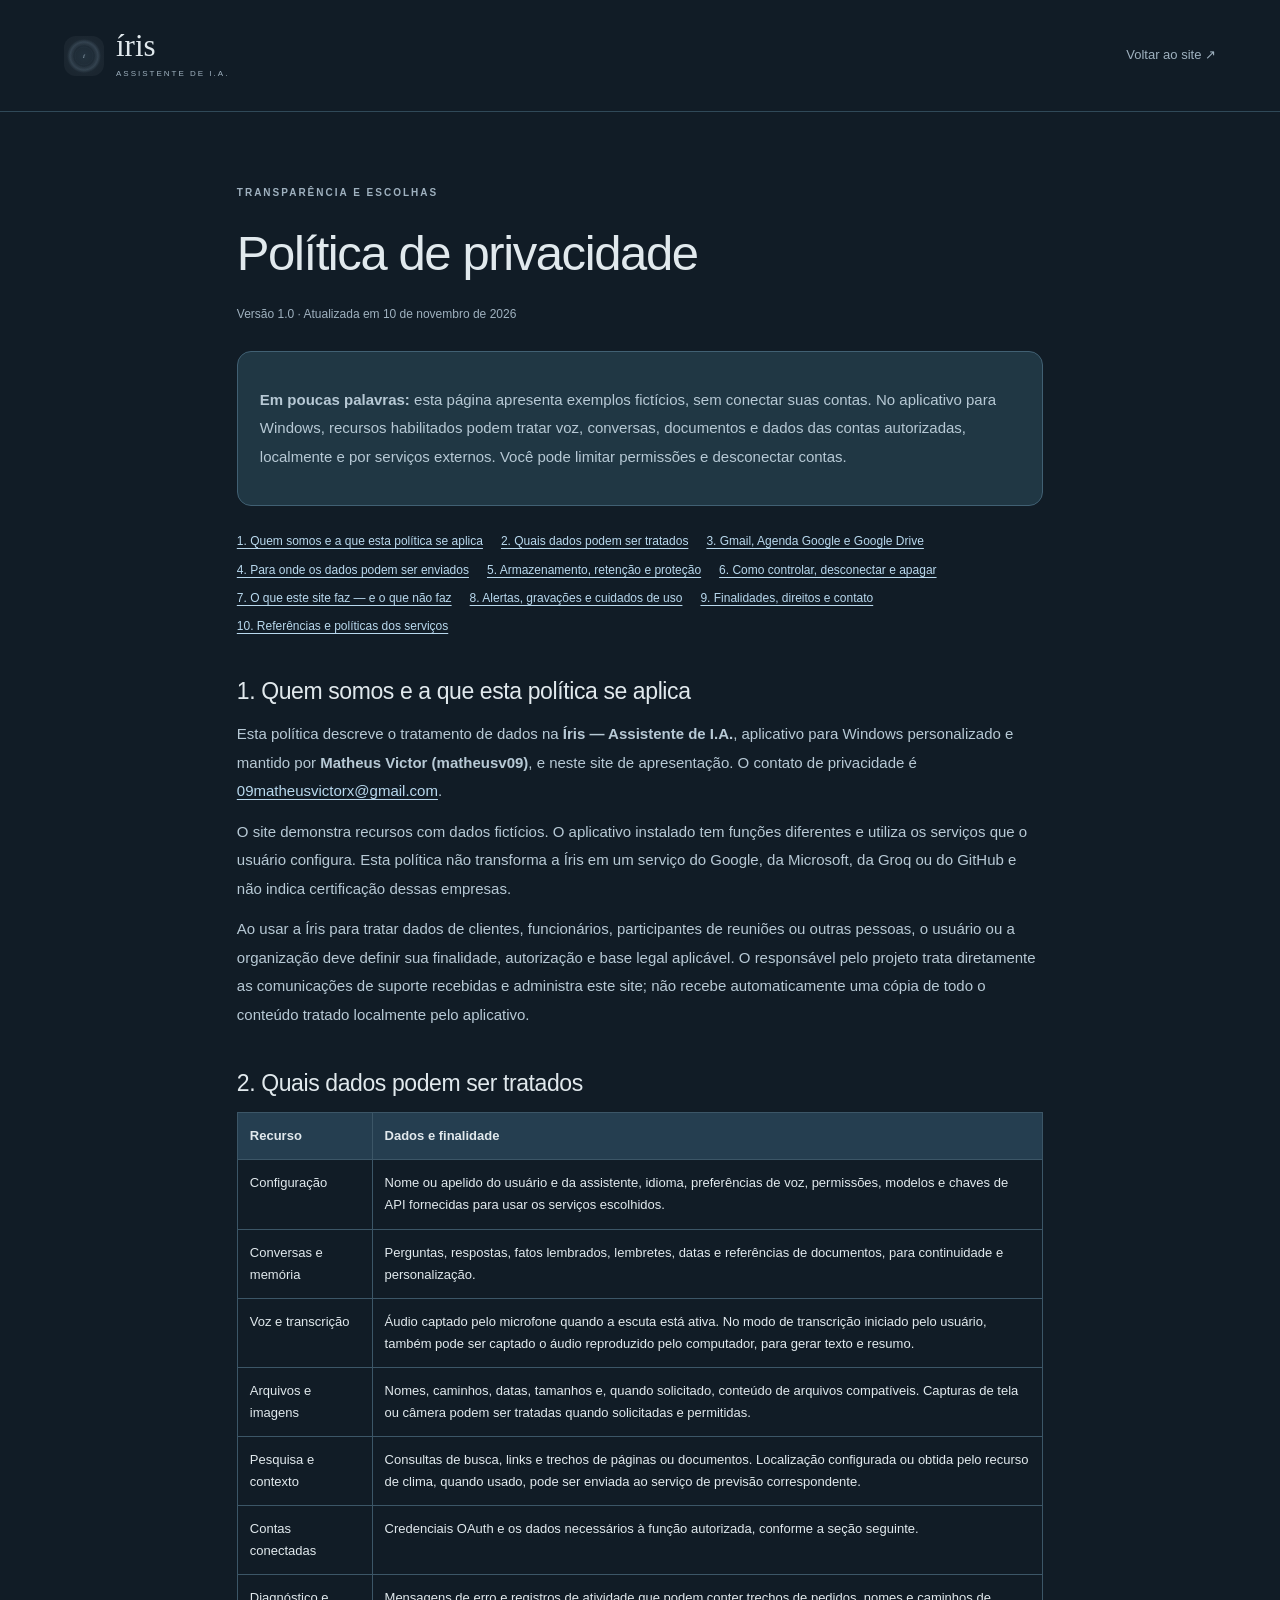
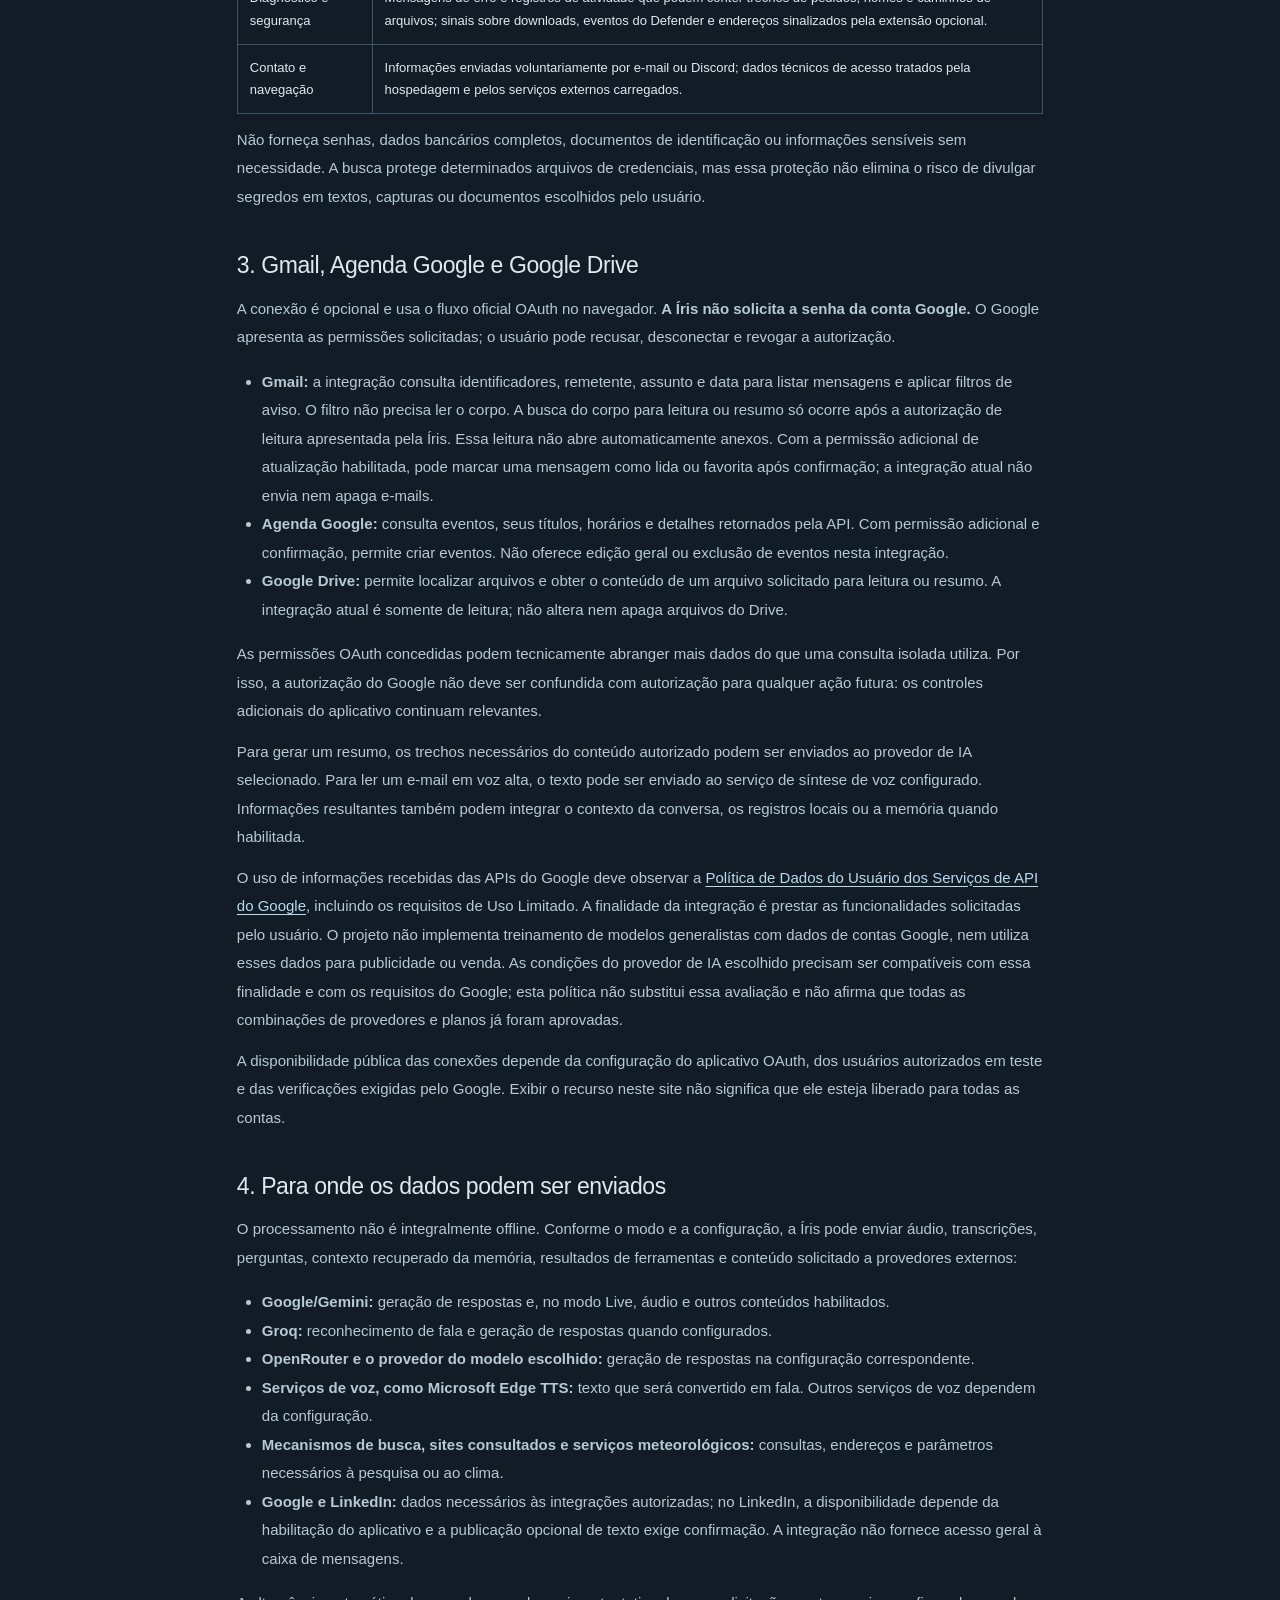
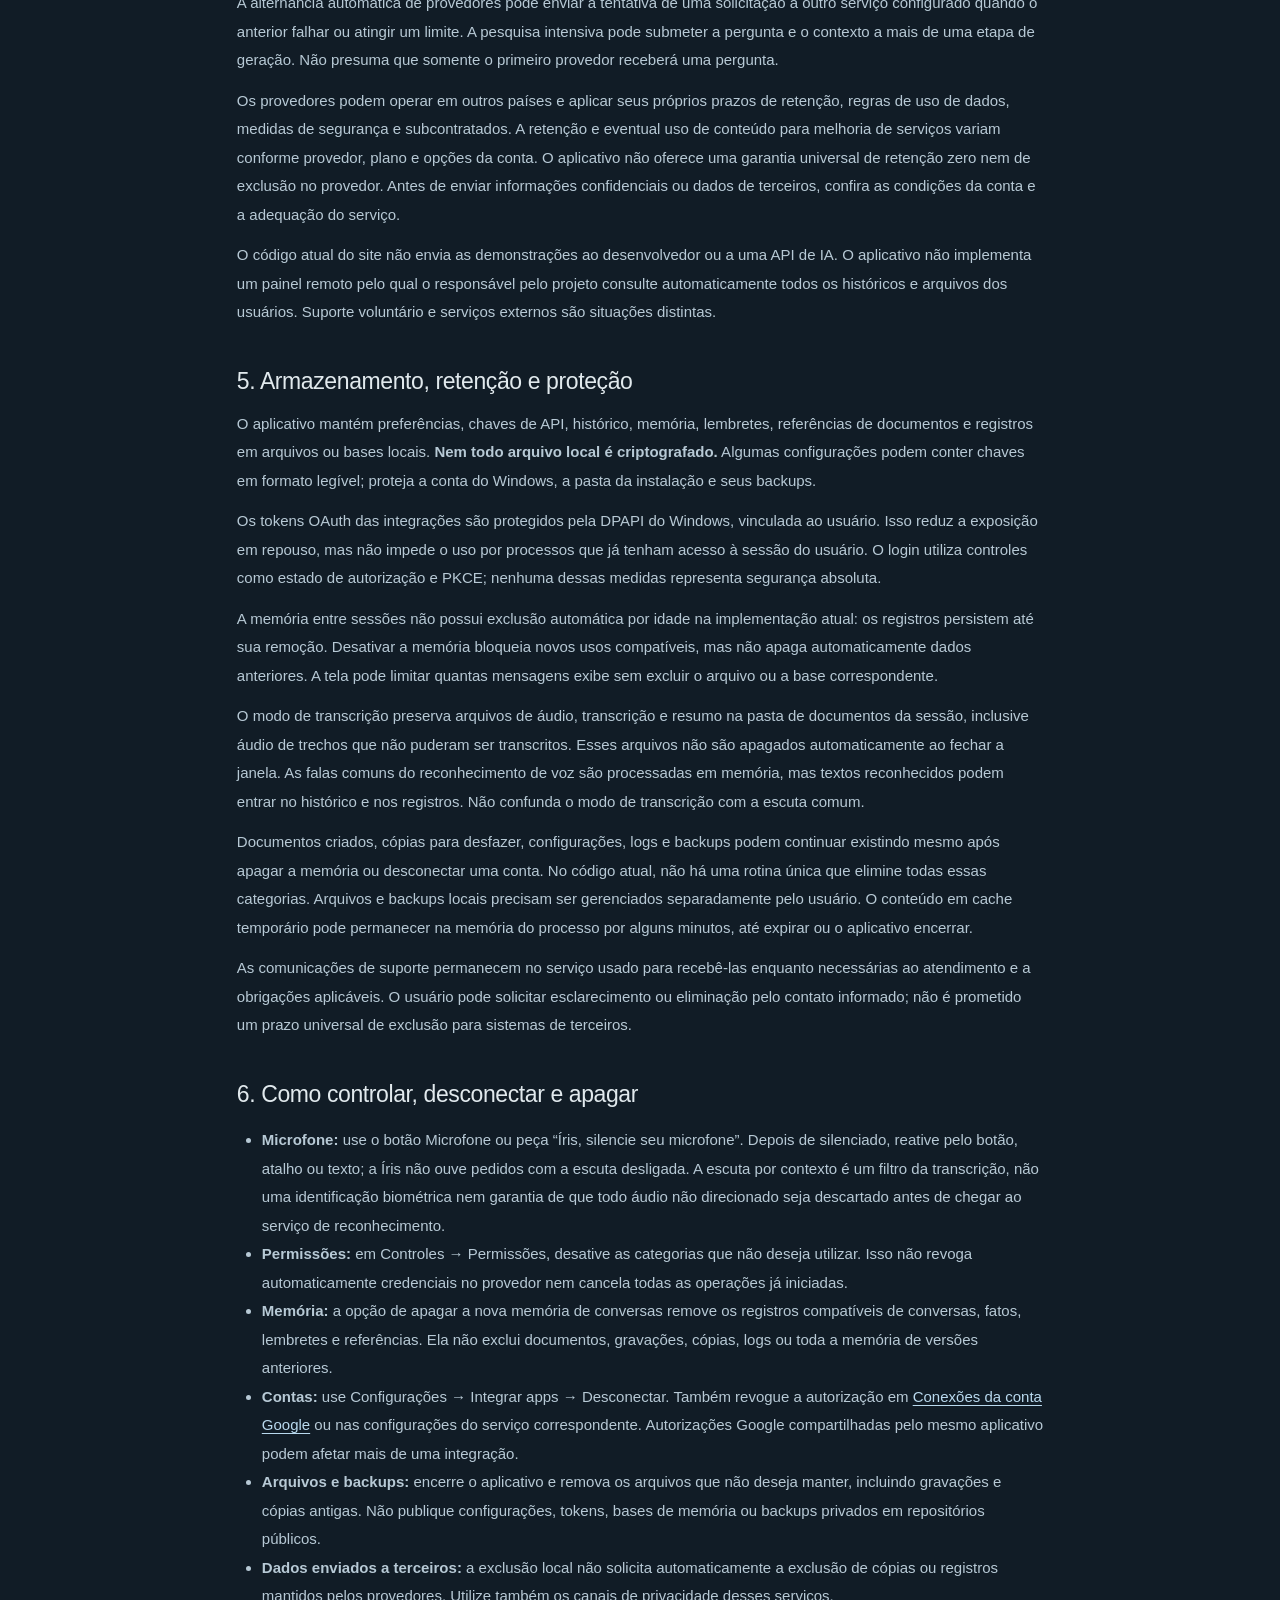
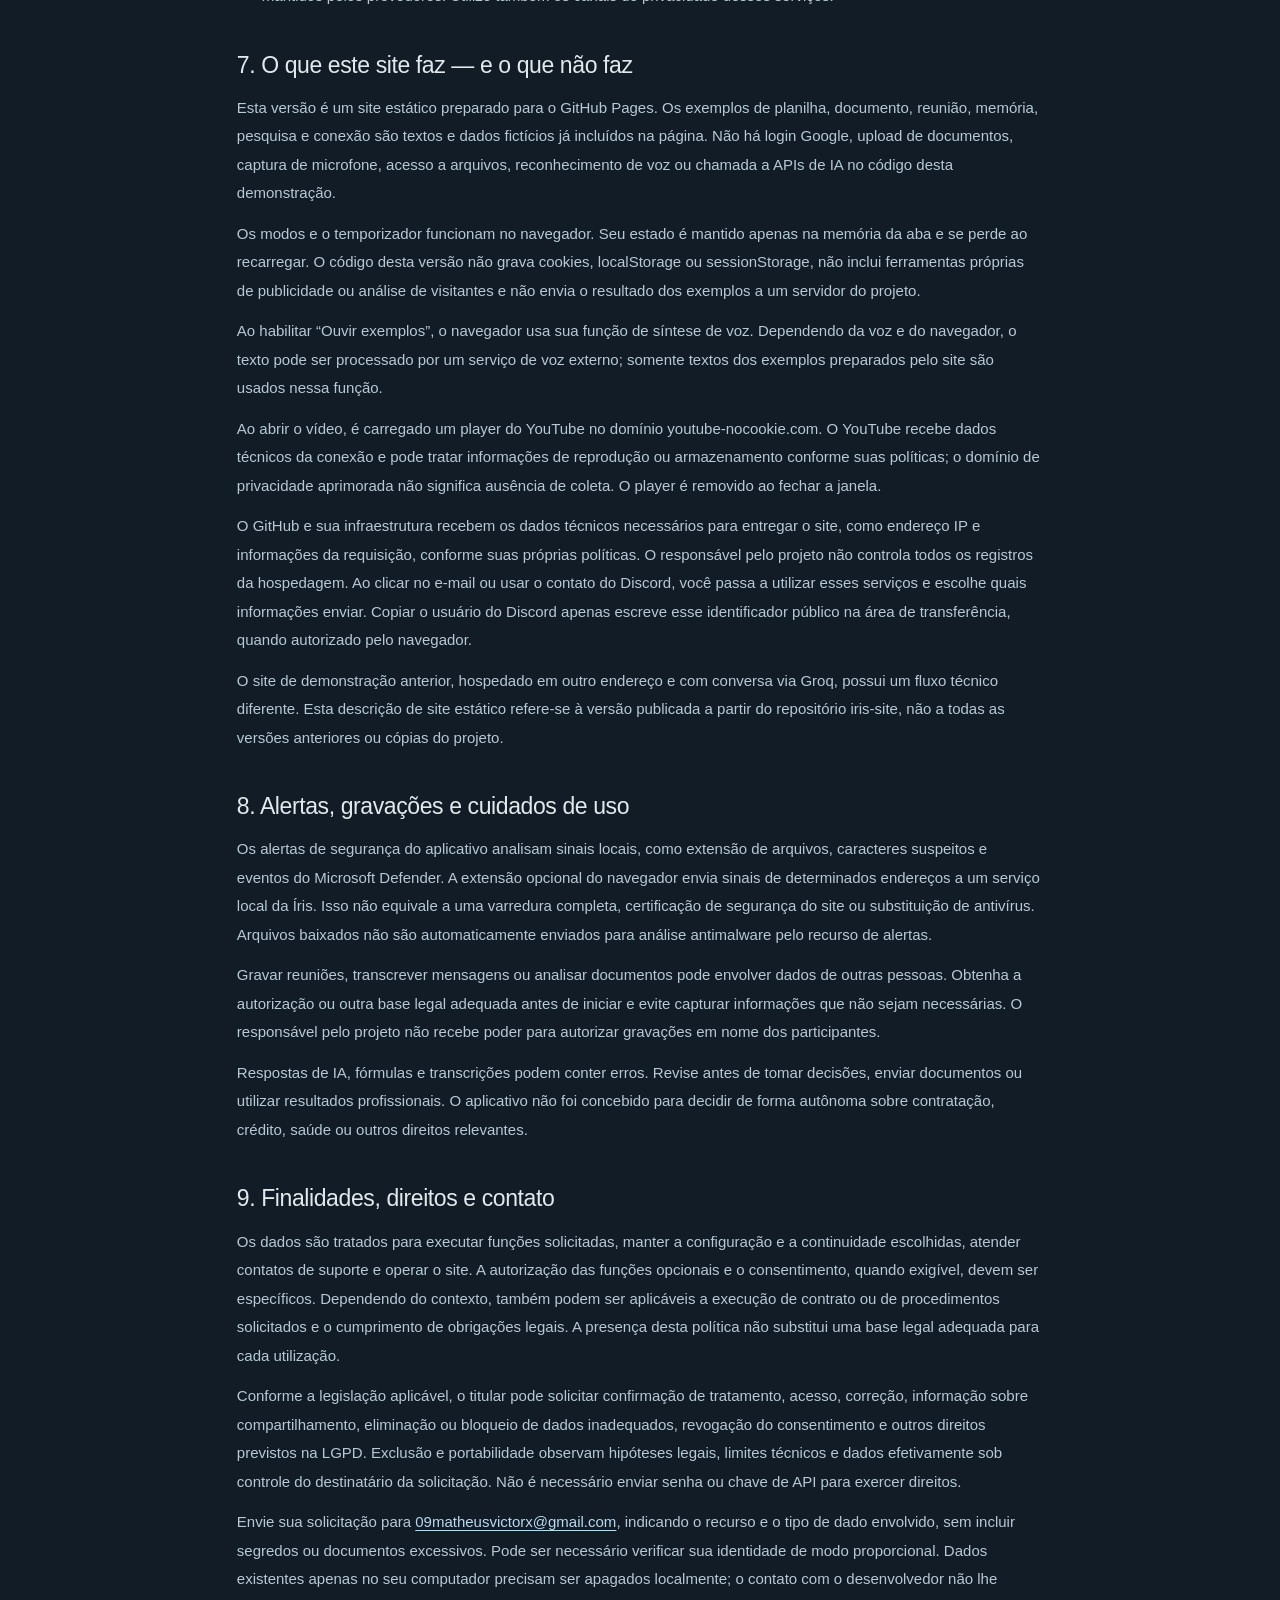
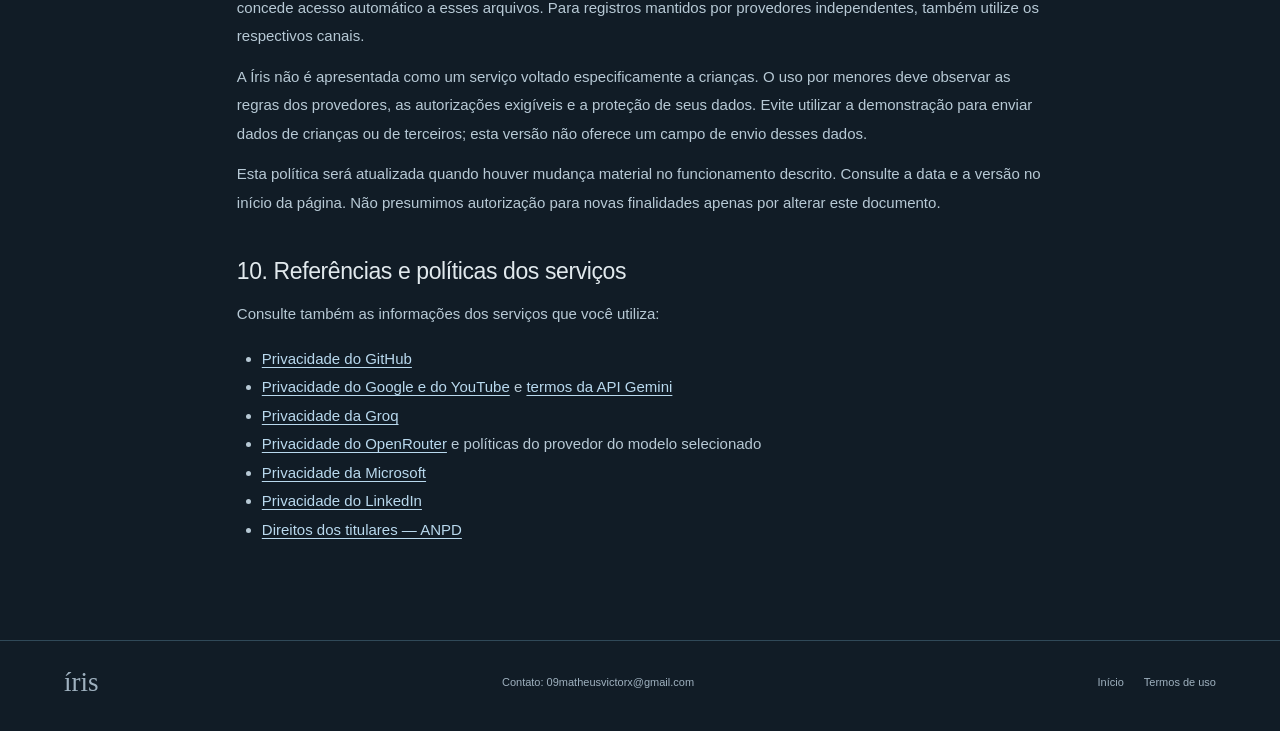
==== privacidade.html @ d05027c7 "Publica site da Iris com demonstracoes, video e politica de privacidade" ====
<!doctype html><html lang="pt-BR"><head><meta charset="utf-8"><meta name="viewport" content="width=device-width,initial-scale=1"><meta name="description" content="Como a Íris trata dados no aplicativo Windows, integrações Google e site de demonstração."><title>Política de privacidade — Íris</title><link rel="icon" href="logo.svg" type="image/svg+xml"><link rel="stylesheet" href="style.css"></head><body><a class="skip" href="#politica">Pular para a política</a><header class="header"><a class="brand" href="./"><img src="logo.svg" width="40" height="40" alt=""><span>íris<small>ASSISTENTE DE I.A.</small></span></a><nav aria-label="Principal"><a href="./">Voltar ao site ↗</a></nav></header><main class="legal" id="politica"><span class="eyebrow">TRANSPARÊNCIA E ESCOLHAS</span><h1>Política de privacidade</h1><p class="updated">Versão 1.0 · Atualizada em 10 de novembro de 2026</p><div class="notice"><p><strong>Em poucas palavras:</strong> esta página apresenta exemplos fictícios, sem conectar suas contas. No aplicativo para Windows, recursos habilitados podem tratar voz, conversas, documentos e dados das contas autorizadas, localmente e por serviços externos. Você pode limitar permissões e desconectar contas.</p></div><nav class="contents" aria-label="Seções da política"><a href="#escopo">1. Quem somos e a que esta política se aplica</a><a href="#dados">2. Quais dados podem ser tratados</a><a href="#google">3. Gmail, Agenda Google e Google Drive</a><a href="#provedores">4. Para onde os dados podem ser enviados</a><a href="#armazenamento">5. Armazenamento, retenção e proteção</a><a href="#controles">6. Como controlar, desconectar e apagar</a><a href="#site">7. O que este site faz — e o que não faz</a><a href="#seguranca">8. Alertas, gravações e cuidados de uso</a><a href="#direitos">9. Finalidades, direitos e contato</a><a href="#referencias">10. Referências e políticas dos serviços</a></nav><section id="escopo"><h2>1. Quem somos e a que esta política se aplica</h2><p>Esta política descreve o tratamento de dados na <strong>Íris — Assistente de I.A.</strong>, aplicativo para Windows personalizado e mantido por <strong>Matheus Victor (matheusv09)</strong>, e neste site de apresentação. O contato de privacidade é <a href="mailto:09matheusvictorx@gmail.com">09matheusvictorx@gmail.com</a>.</p><p>O site demonstra recursos com dados fictícios. O aplicativo instalado tem funções diferentes e utiliza os serviços que o usuário configura. Esta política não transforma a Íris em um serviço do Google, da Microsoft, da Groq ou do GitHub e não indica certificação dessas empresas.</p><p>Ao usar a Íris para tratar dados de clientes, funcionários, participantes de reuniões ou outras pessoas, o usuário ou a organização deve definir sua finalidade, autorização e base legal aplicável. O responsável pelo projeto trata diretamente as comunicações de suporte recebidas e administra este site; não recebe automaticamente uma cópia de todo o conteúdo tratado localmente pelo aplicativo.</p></section><section id="dados"><h2>2. Quais dados podem ser tratados</h2><div class="table-scroll"><table><thead><tr><th>Recurso</th><th>Dados e finalidade</th></tr></thead><tbody><tr><td>Configuração</td><td>Nome ou apelido do usuário e da assistente, idioma, preferências de voz, permissões, modelos e chaves de API fornecidas para usar os serviços escolhidos.</td></tr><tr><td>Conversas e memória</td><td>Perguntas, respostas, fatos lembrados, lembretes, datas e referências de documentos, para continuidade e personalização.</td></tr><tr><td>Voz e transcrição</td><td>Áudio captado pelo microfone quando a escuta está ativa. No modo de transcrição iniciado pelo usuário, também pode ser captado o áudio reproduzido pelo computador, para gerar texto e resumo.</td></tr><tr><td>Arquivos e imagens</td><td>Nomes, caminhos, datas, tamanhos e, quando solicitado, conteúdo de arquivos compatíveis. Capturas de tela ou câmera podem ser tratadas quando solicitadas e permitidas.</td></tr><tr><td>Pesquisa e contexto</td><td>Consultas de busca, links e trechos de páginas ou documentos. Localização configurada ou obtida pelo recurso de clima, quando usado, pode ser enviada ao serviço de previsão correspondente.</td></tr><tr><td>Contas conectadas</td><td>Credenciais OAuth e os dados necessários à função autorizada, conforme a seção seguinte.</td></tr><tr><td>Diagnóstico e segurança</td><td>Mensagens de erro e registros de atividade que podem conter trechos de pedidos, nomes e caminhos de arquivos; sinais sobre downloads, eventos do Defender e endereços sinalizados pela extensão opcional.</td></tr><tr><td>Contato e navegação</td><td>Informações enviadas voluntariamente por e-mail ou Discord; dados técnicos de acesso tratados pela hospedagem e pelos serviços externos carregados.</td></tr></tbody></table></div><p>Não forneça senhas, dados bancários completos, documentos de identificação ou informações sensíveis sem necessidade. A busca protege determinados arquivos de credenciais, mas essa proteção não elimina o risco de divulgar segredos em textos, capturas ou documentos escolhidos pelo usuário.</p></section><section id="google"><h2>3. Gmail, Agenda Google e Google Drive</h2><p>A conexão é opcional e usa o fluxo oficial OAuth no navegador. <strong>A Íris não solicita a senha da conta Google.</strong> O Google apresenta as permissões solicitadas; o usuário pode recusar, desconectar e revogar a autorização.</p><ul><li><strong>Gmail:</strong> a integração consulta identificadores, remetente, assunto e data para listar mensagens e aplicar filtros de aviso. O filtro não precisa ler o corpo. A busca do corpo para leitura ou resumo só ocorre após a autorização de leitura apresentada pela Íris. Essa leitura não abre automaticamente anexos. Com a permissão adicional de atualização habilitada, pode marcar uma mensagem como lida ou favorita após confirmação; a integração atual não envia nem apaga e-mails.</li><li><strong>Agenda Google:</strong> consulta eventos, seus títulos, horários e detalhes retornados pela API. Com permissão adicional e confirmação, permite criar eventos. Não oferece edição geral ou exclusão de eventos nesta integração.</li><li><strong>Google Drive:</strong> permite localizar arquivos e obter o conteúdo de um arquivo solicitado para leitura ou resumo. A integração atual é somente de leitura; não altera nem apaga arquivos do Drive.</li></ul><p>As permissões OAuth concedidas podem tecnicamente abranger mais dados do que uma consulta isolada utiliza. Por isso, a autorização do Google não deve ser confundida com autorização para qualquer ação futura: os controles adicionais do aplicativo continuam relevantes.</p><p>Para gerar um resumo, os trechos necessários do conteúdo autorizado podem ser enviados ao provedor de IA selecionado. Para ler um e-mail em voz alta, o texto pode ser enviado ao serviço de síntese de voz configurado. Informações resultantes também podem integrar o contexto da conversa, os registros locais ou a memória quando habilitada.</p><p>O uso de informações recebidas das APIs do Google deve observar a <a href="https://developers.google.com/terms/api-services-user-data-policy">Política de Dados do Usuário dos Serviços de API do Google</a>, incluindo os requisitos de Uso Limitado. A finalidade da integração é prestar as funcionalidades solicitadas pelo usuário. O projeto não implementa treinamento de modelos generalistas com dados de contas Google, nem utiliza esses dados para publicidade ou venda. As condições do provedor de IA escolhido precisam ser compatíveis com essa finalidade e com os requisitos do Google; esta política não substitui essa avaliação e não afirma que todas as combinações de provedores e planos já foram aprovadas.</p><p>A disponibilidade pública das conexões depende da configuração do aplicativo OAuth, dos usuários autorizados em teste e das verificações exigidas pelo Google. Exibir o recurso neste site não significa que ele esteja liberado para todas as contas.</p></section><section id="provedores"><h2>4. Para onde os dados podem ser enviados</h2><p>O processamento não é integralmente offline. Conforme o modo e a configuração, a Íris pode enviar áudio, transcrições, perguntas, contexto recuperado da memória, resultados de ferramentas e conteúdo solicitado a provedores externos:</p><ul><li><strong>Google/Gemini:</strong> geração de respostas e, no modo Live, áudio e outros conteúdos habilitados.</li><li><strong>Groq:</strong> reconhecimento de fala e geração de respostas quando configurados.</li><li><strong>OpenRouter e o provedor do modelo escolhido:</strong> geração de respostas na configuração correspondente.</li><li><strong>Serviços de voz, como Microsoft Edge TTS:</strong> texto que será convertido em fala. Outros serviços de voz dependem da configuração.</li><li><strong>Mecanismos de busca, sites consultados e serviços meteorológicos:</strong> consultas, endereços e parâmetros necessários à pesquisa ou ao clima.</li><li><strong>Google e LinkedIn:</strong> dados necessários às integrações autorizadas; no LinkedIn, a disponibilidade depende da habilitação do aplicativo e a publicação opcional de texto exige confirmação. A integração não fornece acesso geral à caixa de mensagens.</li></ul><p>A alternância automática de provedores pode enviar a tentativa de uma solicitação a outro serviço configurado quando o anterior falhar ou atingir um limite. A pesquisa intensiva pode submeter a pergunta e o contexto a mais de uma etapa de geração. Não presuma que somente o primeiro provedor receberá uma pergunta.</p><p>Os provedores podem operar em outros países e aplicar seus próprios prazos de retenção, regras de uso de dados, medidas de segurança e subcontratados. A retenção e eventual uso de conteúdo para melhoria de serviços variam conforme provedor, plano e opções da conta. O aplicativo não oferece uma garantia universal de retenção zero nem de exclusão no provedor. Antes de enviar informações confidenciais ou dados de terceiros, confira as condições da conta e a adequação do serviço.</p><p>O código atual do site não envia as demonstrações ao desenvolvedor ou a uma API de IA. O aplicativo não implementa um painel remoto pelo qual o responsável pelo projeto consulte automaticamente todos os históricos e arquivos dos usuários. Suporte voluntário e serviços externos são situações distintas.</p></section><section id="armazenamento"><h2>5. Armazenamento, retenção e proteção</h2><p>O aplicativo mantém preferências, chaves de API, histórico, memória, lembretes, referências de documentos e registros em arquivos ou bases locais. <strong>Nem todo arquivo local é criptografado.</strong> Algumas configurações podem conter chaves em formato legível; proteja a conta do Windows, a pasta da instalação e seus backups.</p><p>Os tokens OAuth das integrações são protegidos pela DPAPI do Windows, vinculada ao usuário. Isso reduz a exposição em repouso, mas não impede o uso por processos que já tenham acesso à sessão do usuário. O login utiliza controles como estado de autorização e PKCE; nenhuma dessas medidas representa segurança absoluta.</p><p>A memória entre sessões não possui exclusão automática por idade na implementação atual: os registros persistem até sua remoção. Desativar a memória bloqueia novos usos compatíveis, mas não apaga automaticamente dados anteriores. A tela pode limitar quantas mensagens exibe sem excluir o arquivo ou a base correspondente.</p><p>O modo de transcrição preserva arquivos de áudio, transcrição e resumo na pasta de documentos da sessão, inclusive áudio de trechos que não puderam ser transcritos. Esses arquivos não são apagados automaticamente ao fechar a janela. As falas comuns do reconhecimento de voz são processadas em memória, mas textos reconhecidos podem entrar no histórico e nos registros. Não confunda o modo de transcrição com a escuta comum.</p><p>Documentos criados, cópias para desfazer, configurações, logs e backups podem continuar existindo mesmo após apagar a memória ou desconectar uma conta. No código atual, não há uma rotina única que elimine todas essas categorias. Arquivos e backups locais precisam ser gerenciados separadamente pelo usuário. O conteúdo em cache temporário pode permanecer na memória do processo por alguns minutos, até expirar ou o aplicativo encerrar.</p><p>As comunicações de suporte permanecem no serviço usado para recebê-las enquanto necessárias ao atendimento e a obrigações aplicáveis. O usuário pode solicitar esclarecimento ou eliminação pelo contato informado; não é prometido um prazo universal de exclusão para sistemas de terceiros.</p></section><section id="controles"><h2>6. Como controlar, desconectar e apagar</h2><ul><li><strong>Microfone:</strong> use o botão Microfone ou peça “Íris, silencie seu microfone”. Depois de silenciado, reative pelo botão, atalho ou texto; a Íris não ouve pedidos com a escuta desligada. A escuta por contexto é um filtro da transcrição, não uma identificação biométrica nem garantia de que todo áudio não direcionado seja descartado antes de chegar ao serviço de reconhecimento.</li><li><strong>Permissões:</strong> em Controles → Permissões, desative as categorias que não deseja utilizar. Isso não revoga automaticamente credenciais no provedor nem cancela todas as operações já iniciadas.</li><li><strong>Memória:</strong> a opção de apagar a nova memória de conversas remove os registros compatíveis de conversas, fatos, lembretes e referências. Ela não exclui documentos, gravações, cópias, logs ou toda a memória de versões anteriores.</li><li><strong>Contas:</strong> use Configurações → Integrar apps → Desconectar. Também revogue a autorização em <a href="https://myaccount.google.com/connections">Conexões da conta Google</a> ou nas configurações do serviço correspondente. Autorizações Google compartilhadas pelo mesmo aplicativo podem afetar mais de uma integração.</li><li><strong>Arquivos e backups:</strong> encerre o aplicativo e remova os arquivos que não deseja manter, incluindo gravações e cópias antigas. Não publique configurações, tokens, bases de memória ou backups privados em repositórios públicos.</li><li><strong>Dados enviados a terceiros:</strong> a exclusão local não solicita automaticamente a exclusão de cópias ou registros mantidos pelos provedores. Utilize também os canais de privacidade desses serviços.</li></ul></section><section id="site"><h2>7. O que este site faz — e o que não faz</h2><p>Esta versão é um site estático preparado para o GitHub Pages. Os exemplos de planilha, documento, reunião, memória, pesquisa e conexão são textos e dados fictícios já incluídos na página. Não há login Google, upload de documentos, captura de microfone, acesso a arquivos, reconhecimento de voz ou chamada a APIs de IA no código desta demonstração.</p><p>Os modos e o temporizador funcionam no navegador. Seu estado é mantido apenas na memória da aba e se perde ao recarregar. O código desta versão não grava cookies, localStorage ou sessionStorage, não inclui ferramentas próprias de publicidade ou análise de visitantes e não envia o resultado dos exemplos a um servidor do projeto.</p><p>Ao habilitar “Ouvir exemplos”, o navegador usa sua função de síntese de voz. Dependendo da voz e do navegador, o texto pode ser processado por um serviço de voz externo; somente textos dos exemplos preparados pelo site são usados nessa função.</p><p>Ao abrir o vídeo, é carregado um player do YouTube no domínio youtube-nocookie.com. O YouTube recebe dados técnicos da conexão e pode tratar informações de reprodução ou armazenamento conforme suas políticas; o domínio de privacidade aprimorada não significa ausência de coleta. O player é removido ao fechar a janela.</p><p>O GitHub e sua infraestrutura recebem os dados técnicos necessários para entregar o site, como endereço IP e informações da requisição, conforme suas próprias políticas. O responsável pelo projeto não controla todos os registros da hospedagem. Ao clicar no e-mail ou usar o contato do Discord, você passa a utilizar esses serviços e escolhe quais informações enviar. Copiar o usuário do Discord apenas escreve esse identificador público na área de transferência, quando autorizado pelo navegador.</p><p>O site de demonstração anterior, hospedado em outro endereço e com conversa via Groq, possui um fluxo técnico diferente. Esta descrição de site estático refere-se à versão publicada a partir do repositório iris-site, não a todas as versões anteriores ou cópias do projeto.</p></section><section id="seguranca"><h2>8. Alertas, gravações e cuidados de uso</h2><p>Os alertas de segurança do aplicativo analisam sinais locais, como extensão de arquivos, caracteres suspeitos e eventos do Microsoft Defender. A extensão opcional do navegador envia sinais de determinados endereços a um serviço local da Íris. Isso não equivale a uma varredura completa, certificação de segurança do site ou substituição de antivírus. Arquivos baixados não são automaticamente enviados para análise antimalware pelo recurso de alertas.</p><p>Gravar reuniões, transcrever mensagens ou analisar documentos pode envolver dados de outras pessoas. Obtenha a autorização ou outra base legal adequada antes de iniciar e evite capturar informações que não sejam necessárias. O responsável pelo projeto não recebe poder para autorizar gravações em nome dos participantes.</p><p>Respostas de IA, fórmulas e transcrições podem conter erros. Revise antes de tomar decisões, enviar documentos ou utilizar resultados profissionais. O aplicativo não foi concebido para decidir de forma autônoma sobre contratação, crédito, saúde ou outros direitos relevantes.</p></section><section id="direitos"><h2>9. Finalidades, direitos e contato</h2><p>Os dados são tratados para executar funções solicitadas, manter a configuração e a continuidade escolhidas, atender contatos de suporte e operar o site. A autorização das funções opcionais e o consentimento, quando exigível, devem ser específicos. Dependendo do contexto, também podem ser aplicáveis a execução de contrato ou de procedimentos solicitados e o cumprimento de obrigações legais. A presença desta política não substitui uma base legal adequada para cada utilização.</p><p>Conforme a legislação aplicável, o titular pode solicitar confirmação de tratamento, acesso, correção, informação sobre compartilhamento, eliminação ou bloqueio de dados inadequados, revogação do consentimento e outros direitos previstos na LGPD. Exclusão e portabilidade observam hipóteses legais, limites técnicos e dados efetivamente sob controle do destinatário da solicitação. Não é necessário enviar senha ou chave de API para exercer direitos.</p><p>Envie sua solicitação para <a href="mailto:09matheusvictorx@gmail.com?subject=Privacidade%20-%20Iris">09matheusvictorx@gmail.com</a>, indicando o recurso e o tipo de dado envolvido, sem incluir segredos ou documentos excessivos. Pode ser necessário verificar sua identidade de modo proporcional. Dados existentes apenas no seu computador precisam ser apagados localmente; o contato com o desenvolvedor não lhe concede acesso automático a esses arquivos. Para registros mantidos por provedores independentes, também utilize os respectivos canais.</p><p>A Íris não é apresentada como um serviço voltado especificamente a crianças. O uso por menores deve observar as regras dos provedores, as autorizações exigíveis e a proteção de seus dados. Evite utilizar a demonstração para enviar dados de crianças ou de terceiros; esta versão não oferece um campo de envio desses dados.</p><p>Esta política será atualizada quando houver mudança material no funcionamento descrito. Consulte a data e a versão no início da página. Não presumimos autorização para novas finalidades apenas por alterar este documento.</p></section><section id="referencias"><h2>10. Referências e políticas dos serviços</h2><p>Consulte também as informações dos serviços que você utiliza:</p><ul><li><a href="https://docs.github.com/en/site-policy/privacy-policies/github-general-privacy-statement">Privacidade do GitHub</a></li><li><a href="https://policies.google.com/privacy">Privacidade do Google e do YouTube</a> e <a href="https://ai.google.dev/gemini-api/terms">termos da API Gemini</a></li><li><a href="https://groq.com/privacy-policy/">Privacidade da Groq</a></li><li><a href="https://openrouter.ai/privacy">Privacidade do OpenRouter</a> e políticas do provedor do modelo selecionado</li><li><a href="https://privacy.microsoft.com/privacystatement">Privacidade da Microsoft</a></li><li><a href="https://www.linkedin.com/legal/privacy-policy">Privacidade do LinkedIn</a></li><li><a href="https://www.gov.br/anpd/pt-br/assuntos/titular-de-dados/direito-dos-titulares">Direitos dos titulares — ANPD</a></li></ul></section></main><footer><a class="brand" href="./">íris</a><span>Contato: <a href="mailto:09matheusvictorx@gmail.com">09matheusvictorx@gmail.com</a></span><nav aria-label="Rodapé"><a href="./">Início</a><a href="termos.html">Termos de uso</a></nav></footer></body></html>
---- style.css ----
:root{color-scheme:dark;--bg:#111c26;--panel:#1b2b38;--panel2:#223744;--line:#304958;--text:#e1e9ed;--muted:#9fb1bf;--accent:#adc6d7;--warm:#d3c4b0;--display:Georgia,'Times New Roman',serif}*{box-sizing:border-box}html{scroll-behavior:smooth;scroll-padding-top:28px}body{margin:0;background:var(--bg);color:var(--text);font:16px/1.7 'Segoe UI',Arial,sans-serif}a{color:inherit;text-decoration:none}button,input{font:inherit}button{cursor:pointer;color:inherit}button,a{ -webkit-tap-highlight-color:transparent}a:focus-visible,button:focus-visible,summary:focus-visible{outline:3px solid #d3c4b0;outline-offset:5px}button:disabled{cursor:default}h1,h2,h3,p{margin:0}h2{font-size:clamp(30px,4vw,48px);font-weight:400;line-height:1.16;letter-spacing:-1.4px}h3{font-weight:500;line-height:1.3}em{font-family:var(--display);font-weight:400;color:var(--warm)}.header,main,footer{max-width:1320px;margin:auto;padding-left:5%;padding-right:5%}.header{height:112px;display:flex;align-items:center;justify-content:space-between;border-bottom:1px solid var(--line)}.brand{display:flex;align-items:center;gap:12px;font-size:31px;font-family:var(--display);line-height:1}.brand img{border-radius:12px}.brand small{display:block;font:8px/2 'Segoe UI',sans-serif;letter-spacing:2px;color:var(--muted);margin-top:5px}.header nav{display:flex;align-items:center;gap:30px;font-size:13px;color:var(--muted)}.header nav a:hover,.text-link:hover,footer a:hover{color:#fff}.nav-contact{border:1px solid #506d7e;border-radius:25px;padding:9px 18px;color:var(--text)}.nav-contact span{margin-left:10px}.hero{display:grid;grid-template-columns:1.25fr 1fr;min-height:640px;align-items:center;gap:35px}.eyebrow{font-size:10px;letter-spacing:2px;font-weight:600;color:var(--muted);display:inline-flex;align-items:center;gap:10px}.eyebrow i,.orbit-label i{width:5px;height:5px;background:#abc5b4;border-radius:50%;display:inline-block}.hero h1{font-size:clamp(40px,4.8vw,65px);line-height:1.1;font-weight:400;letter-spacing:-2.8px;margin:25px 0}.hero-copy>p{max-width:530px;color:var(--muted);font-size:16px;line-height:1.9}.hero-actions{display:flex;flex-wrap:wrap;gap:12px;margin-top:30px}.button{display:inline-flex;align-items:center;justify-content:center;gap:18px;padding:13px 20px;border-radius:10px;font-size:13px;border:1px solid #456373;transition:transform .2s,background .2s}.button:hover{transform:translateY(-2px)}.primary{background:var(--accent);color:#172b39;border-color:var(--accent)}.secondary{background:transparent;color:var(--text)}.hero-notes{display:flex;flex-wrap:wrap;gap:20px;font-size:10px;color:#8098aa;margin-top:27px}.hero-notes span+span:before{content:'·';margin-right:20px}.hero-art{position:relative;display:flex;align-items:center;justify-content:center;flex-direction:column;min-width:0;min-height:480px}.orb{width:min(100%,370px);aspect-ratio:1;position:relative;display:grid;place-items:center;background:radial-gradient(circle,#9ec0d007 0%,#94b4c805 45%,#a5bdd51c 59%,#95b4c007 67%,transparent 72%);border-radius:50%}.orb>span{font:italic 100px var(--display);color:#9fb6c5;opacity:.8;filter:drop-shadow(0 0 20px #a3c7d666)}.orbit{position:absolute;border:1px solid #adc6d74d;border-radius:50%;inset:15%;animation:breathe 7s ease-in-out infinite}.orbit.two{inset:9%;opacity:.65;animation-delay:-2s}.orbit.three{inset:3%;opacity:.4;animation-delay:-4s}.orbit.four{inset:-3%;opacity:.15}.orbit-label{display:flex;align-items:center;gap:10px;margin-top:30px;letter-spacing:1.5px;font-size:8px;color:#8aa5b7}.floating-note{position:absolute;right:-4px;bottom:40px;font-size:11px;color:var(--muted);padding:16px 24px;background:#1c2f3bce;border:1px solid #405b6d;border-radius:13px;box-shadow:0 16px 35px #0003}.floating-note strong{color:#c5d9e6;font-weight:400}.intro-strip{border-block:1px solid var(--line);padding:28px 0;display:grid;grid-template-columns:1fr 1.65fr 30px;gap:30px;align-items:center}.intro-strip>span{color:var(--warm);font-family:var(--display);font-size:22px}.intro-strip p{color:var(--muted);font-size:13px}.intro-strip a{font-size:28px}.section{padding:90px 0;scroll-margin-top:20px}.section-heading{display:flex;justify-content:space-between;align-items:end;gap:35px;margin-bottom:32px}.section-heading h2{margin-top:13px}.section-heading>p{max-width:340px;font-size:13px;color:var(--muted)}.features{display:grid;grid-template-columns:1.2fr 1fr 1fr;gap:16px}.feature{padding:28px;border:1px solid var(--line);border-radius:20px;background:linear-gradient(135deg,#1c2e3b,#172630);box-shadow:0 10px 22px #00000015;display:flex;flex-direction:column}.feature.large{grid-row:span 2}.number{font-size:9px;letter-spacing:1.6px;color:#88a8bd}.feature h3{font-size:23px;letter-spacing:-.5px;margin:24px 0 14px}.feature p{font-size:13px;color:var(--muted)}.feature small{font-size:10px;color:#8aa1b1}.feature-tag{border-top:1px solid #354e5d;margin-top:auto;padding-top:17px;font-size:10px;color:#abc3d2}.feature p+.feature-tag{margin-top:25px}.mini-sheet{display:grid;grid-template-columns:1.5fr 1fr;margin:32px 0 18px;border:1px solid #425d6e;border-radius:10px;overflow:hidden;font-size:12px}.mini-sheet>div{padding:10px 13px;border-bottom:1px solid #304958}.mini-sheet>div:nth-child(-n+2){background:#304c60;letter-spacing:1px;font-size:9px}.mini-sheet>div:nth-child(even){text-align:right}.mini-sheet>div:nth-last-child(-n+2){border:0;background:#253f4d;color:#d4e7d7}.demo-section{padding-top:10px}.demo-shell{display:grid;grid-template-columns:210px .9fr 1.3fr;border:1px solid #456071;border-radius:24px;overflow:hidden;background:#192a36;box-shadow:0 25px 60px #0002}.demo-modes{padding:30px 22px;border-right:1px solid var(--line)}.demo-modes h3{font-size:18px;margin:10px 0 24px}.mode-list{display:grid;gap:8px}.mode-list button{background:transparent;display:flex;gap:14px;text-align:left;align-items:center;border:1px solid transparent;border-radius:10px;padding:13px 10px;font-size:14px}.mode-list button>span{font-size:9px;color:#7e9fb4}.mode-list small{display:block;font-size:10px;color:var(--muted);margin-top:3px}.mode-list button[aria-pressed=true]{background:#294352;border-color:#4b6a7f}.fine{font-size:11px!important;color:#8fa5b5;line-height:1.8!important}.demo-modes>.fine{margin-top:30px}.demo-presence{display:flex;flex-direction:column;align-items:center;justify-content:center;text-align:center;padding:36px 18px;min-width:0}.demo-presence>.eyebrow{font-size:8px}.demo-orb{width:230px;max-width:100%;margin:18px 0}.demo-orb>span{font-size:64px}.demo-presence h3{font:24px/1.3 var(--display);max-width:260px}.demo-presence>p{font-size:11px;color:var(--muted);margin:12px 0 22px;max-width:250px}.text-button{border:none;background:none;color:var(--accent);font-size:11px;padding:8px}.demo-results{padding:25px;border-left:1px solid var(--line);background:#15232e;display:flex;flex-direction:column;min-width:0}.demo-result-head{display:flex;align-items:center;justify-content:space-between;gap:8px}.icon{width:32px;height:32px;border:1px solid #476173;border-radius:50%;background:transparent;font-size:22px;display:grid;place-items:center;padding:0;line-height:1}.example-tabs{display:flex;flex-wrap:wrap;gap:6px;margin:18px 0}.example-tabs button{font-size:10px;padding:6px 11px;border-radius:15px;border:1px solid #3b5363;background:transparent;color:#a9bfcd}.example-tabs button[aria-pressed=true]{background:#3a566b;color:white;border-color:#7c9cb2}.example-content{min-height:320px;font-size:12px;overflow-wrap:anywhere}.example-content h4{font-size:17px;font-weight:500;margin:12px 0}.example-content p{color:var(--muted);margin:10px 0}.example-content ul,.example-content ol{padding-left:20px;color:#bdced9}.example-content table{border-collapse:collapse;width:100%;font-size:12px;margin:20px 0}.example-content th,.example-content td{border-bottom:1px solid #385163;padding:9px;text-align:left}.example-content th{background:#2d475a;font-size:10px}.example-content .total{color:#b7d3c1}.example-content code{font-size:11px;color:#bdcfde;background:#24394a;padding:4px}.demo-bottom{display:flex;gap:8px;flex-wrap:wrap;border-top:1px solid var(--line);padding-top:18px;margin-top:auto}.demo-bottom button{border:1px solid #45677d;background:#253e50;border-radius:8px;padding:8px 10px;font-size:10px}#timer{font-size:26px;color:var(--warm);margin:0 0 12px}.video-section{display:grid;grid-template-columns:1fr 1.1fr;gap:65px;align-items:center;padding-top:20px}.video-section h2{margin:14px 0 20px}.video-section p{font-size:14px;color:var(--muted);max-width:430px}.video-section .button{margin:25px 0 14px}.video-poster{position:relative;aspect-ratio:16/10;width:100%;border-radius:22px;border:1px solid #426173;background:radial-gradient(circle at 50% 40%,#314e60,#182934 65%);overflow:hidden}.poster-orb{position:absolute;inset:15% 28%;border-radius:50%;border:1px solid #a5c4d64d;box-shadow:0 0 0 22px #95b8cd0a,0 0 0 44px #95b8cd07;display:grid;place-items:center;font:italic 70px var(--display);color:#9bb7ca}.play{position:absolute;top:50%;left:50%;transform:translate(-50%,-50%);width:63px;height:63px;background:#d5e7efeb;color:#234153;border-radius:50%;display:grid;place-items:center;padding-left:3px;box-shadow:0 10px 45px #0006;font-size:19px}.poster-caption{position:absolute;bottom:25px;left:25px;text-align:left;font-size:10px;letter-spacing:2px}.poster-caption small{display:block;letter-spacing:0;color:var(--muted);font-size:11px;margin-top:6px}.trust-section{border-block:1px solid var(--line);display:grid;grid-template-columns:1fr 1fr;gap:24px 70px}.trust-section>.eyebrow{grid-column:1/-1}.trust-section p{font-size:14px;color:var(--muted)}.text-link{display:inline-block;color:#c3d9e7;border-bottom:1px solid #547285;margin:20px 0;font-size:13px}.contact{display:grid;grid-template-columns:1.2fr 1fr;gap:60px;align-items:center}.contact h2{margin:14px 0 20px}.contact p{font-size:14px;color:var(--muted);max-width:430px}.contact-box{padding:30px;background:#1c2e3b;border:1px solid #3d596c;border-radius:20px}.contact-box .button{display:flex;justify-content:space-between}.contact-email{display:block;font-size:12px;margin:15px 0 25px;overflow-wrap:anywhere;color:#9fb9ca}.discord{display:flex;gap:12px;justify-content:space-between;align-items:center;border-top:1px solid var(--line);padding-top:20px;font-size:11px;color:var(--muted)}.discord strong{display:block;font-size:14px;font-weight:400;user-select:all;color:#d5e1ea}.discord button{font-size:10px;padding:7px 10px;background:transparent;border:1px solid #47697e;border-radius:8px}footer{display:flex;align-items:center;justify-content:space-between;gap:22px;border-top:1px solid var(--line);padding-top:28px;padding-bottom:35px;font-size:11px;color:var(--muted)}footer .brand{font-size:27px;gap:12px}footer .brand small{font-size:7px}footer nav{display:flex;gap:20px}dialog{border:1px solid #5f8198;border-radius:20px;background:#172a37;color:var(--text);width:min(1000px,calc(100% - 24px));padding:22px;max-height:92dvh;overflow:auto}dialog::backdrop{background:#060c13d9;backdrop-filter:blur(8px)}.dialog-top{display:flex;align-items:center;justify-content:space-between;margin-bottom:15px}.dialog-top h2{font-size:23px;letter-spacing:0}#video-host{aspect-ratio:16/9;border-radius:12px;background:#0c141b;overflow:hidden}#video-host iframe{width:100%;height:100%;border:0}dialog>.fine{margin-top:12px}dialog a{text-decoration:underline}.skip{position:fixed;left:15px;top:-100px;z-index:10;padding:10px;background:white;color:black}.skip:focus{top:15px}body.night{--bg:#0e1621;--panel:#172230}body.night .demo-shell{background:#162330}body.night .demo-presence{filter:brightness(.85)}.legal{max-width:960px;margin:auto;padding:65px 6% 80px}.legal h1{font:400 clamp(32px,5vw,49px)/1.2 'Segoe UI',sans-serif;letter-spacing:-1.4px;margin:20px 0}.legal h2{font:500 23px/1.4 'Segoe UI',sans-serif;letter-spacing:-.4px;margin:38px 0 13px}.legal h3{font-size:18px;margin:25px 0 10px}.legal p,.legal li{font-size:15px;color:#b7c9d5;line-height:1.9}.legal p{margin:12px 0}.legal ul,.legal ol{padding-left:25px}.legal a{color:#b9d9ee;text-decoration:underline;text-underline-offset:3px}.legal .notice{padding:22px;background:#203744;border:1px solid #416073;border-radius:14px;margin:25px 0}.legal .contents{display:flex;flex-wrap:wrap;gap:8px 18px;margin:25px 0}.legal .contents a{font-size:12px}.legal table{border-collapse:collapse;width:100%;font-size:13px}.legal td,.legal th{padding:12px;text-align:left;border:1px solid #3c5667;vertical-align:top}.legal th{background:#253e50}.table-scroll{overflow-x:auto}.legal .updated{font-size:12px;color:var(--muted)}@keyframes breathe{50%{transform:scale(1.04);opacity:.6}}@media(max-width:1100px){.features{grid-template-columns:1fr 1fr}.feature.large{grid-row:auto;grid-column:1/-1}.feature.large .mini-sheet{max-width:500px}.demo-shell{grid-template-columns:180px 1fr 1.2fr}.demo-modes{padding:25px 15px}.demo-results{padding:20px}.floating-note{right:0;bottom:0}.hero h1{font-size:49px}.hero{min-height:570px}}@media(max-width:850px){.hero{grid-template-columns:1fr 1fr;gap:10px}.hero h1{font-size:42px}.hero-copy>p{font-size:14px}.hero-art{min-height:360px}.orb-label{font-size:7px}.floating-note{display:none}.section{padding:65px 0}.demo-shell{grid-template-columns:190px 1fr}.demo-results{grid-column:1/-1;border-left:0;border-top:1px solid var(--line)}.example-content{min-height:250px}.section-heading{align-items:start}.video-section{gap:30px}.header nav{gap:18px}.header nav>a:first-child{display:none}.hero-notes{gap:10px}.hero-notes span+span:before{margin-right:10px}.trust-section{gap:25px}.contact{gap:30px}}@media(max-width:600px){.header{height:85px}.brand{font-size:27px}.brand img{width:34px;height:34px}.header nav{gap:15px;font-size:11px}.header .nav-contact{display:none}.hero{grid-template-columns:1fr;padding-top:40px;gap:10px}.hero h1{font-size:45px;letter-spacing:-2px}.hero-art{min-height:310px}.hero-art .orb{width:270px}.hero-art .orb>span{font-size:80px}.orbit-label{margin-top:5px}.hero-actions{gap:10px}.button{font-size:12px;padding:12px 15px}.intro-strip{grid-template-columns:1fr 25px;gap:13px}.intro-strip>span{font-size:20px}.intro-strip p{grid-column:1;grid-row:2;font-size:12px}.intro-strip>a{grid-column:2;grid-row:1/3}.section-heading{display:block}.section-heading>p{margin-top:20px}.features{grid-template-columns:1fr}.feature.large{grid-column:auto}.feature{padding:25px}.feature h3{margin-top:16px}.demo-shell{grid-template-columns:1fr}.demo-modes{border-right:0;border-bottom:1px solid var(--line)}.mode-list{grid-template-columns:1fr 1fr}.demo-modes>.fine{margin-top:15px}.demo-presence{padding-top:25px;padding-bottom:25px}.demo-orb{width:200px;margin:8px 0}.demo-presence h3{max-width:100%}.demo-results{grid-column:auto}.video-section,.trust-section,.contact{grid-template-columns:1fr;gap:30px}.trust-section>.eyebrow{grid-column:auto}.video-poster{margin-top:10px}.contact-box{padding:24px}footer{align-items:start;flex-direction:column;gap:18px}.legal{padding-top:35px}.legal td{min-width:155px}.legal p,.legal li{font-size:14px}}@media(prefers-reduced-motion:reduce){*,*::before,*::after{animation:none!important;transition:none!important;scroll-behavior:auto!important}}
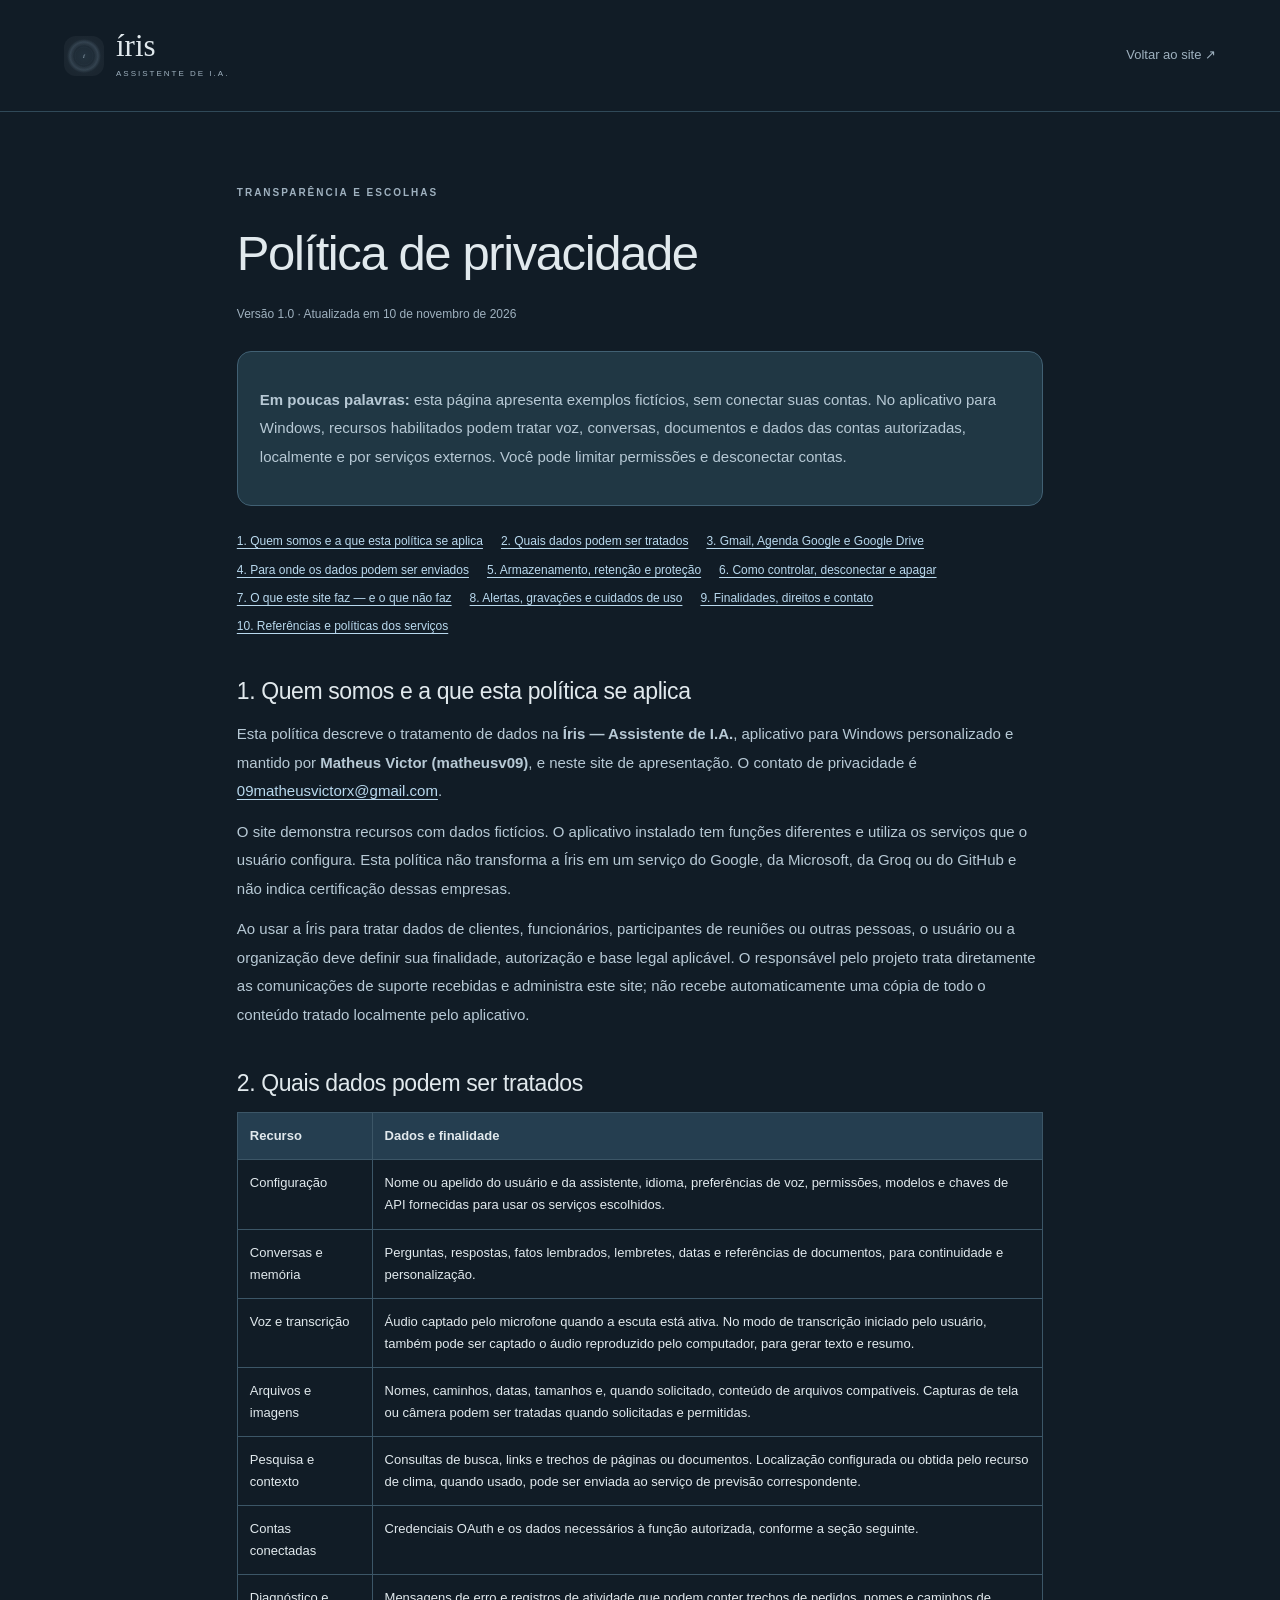
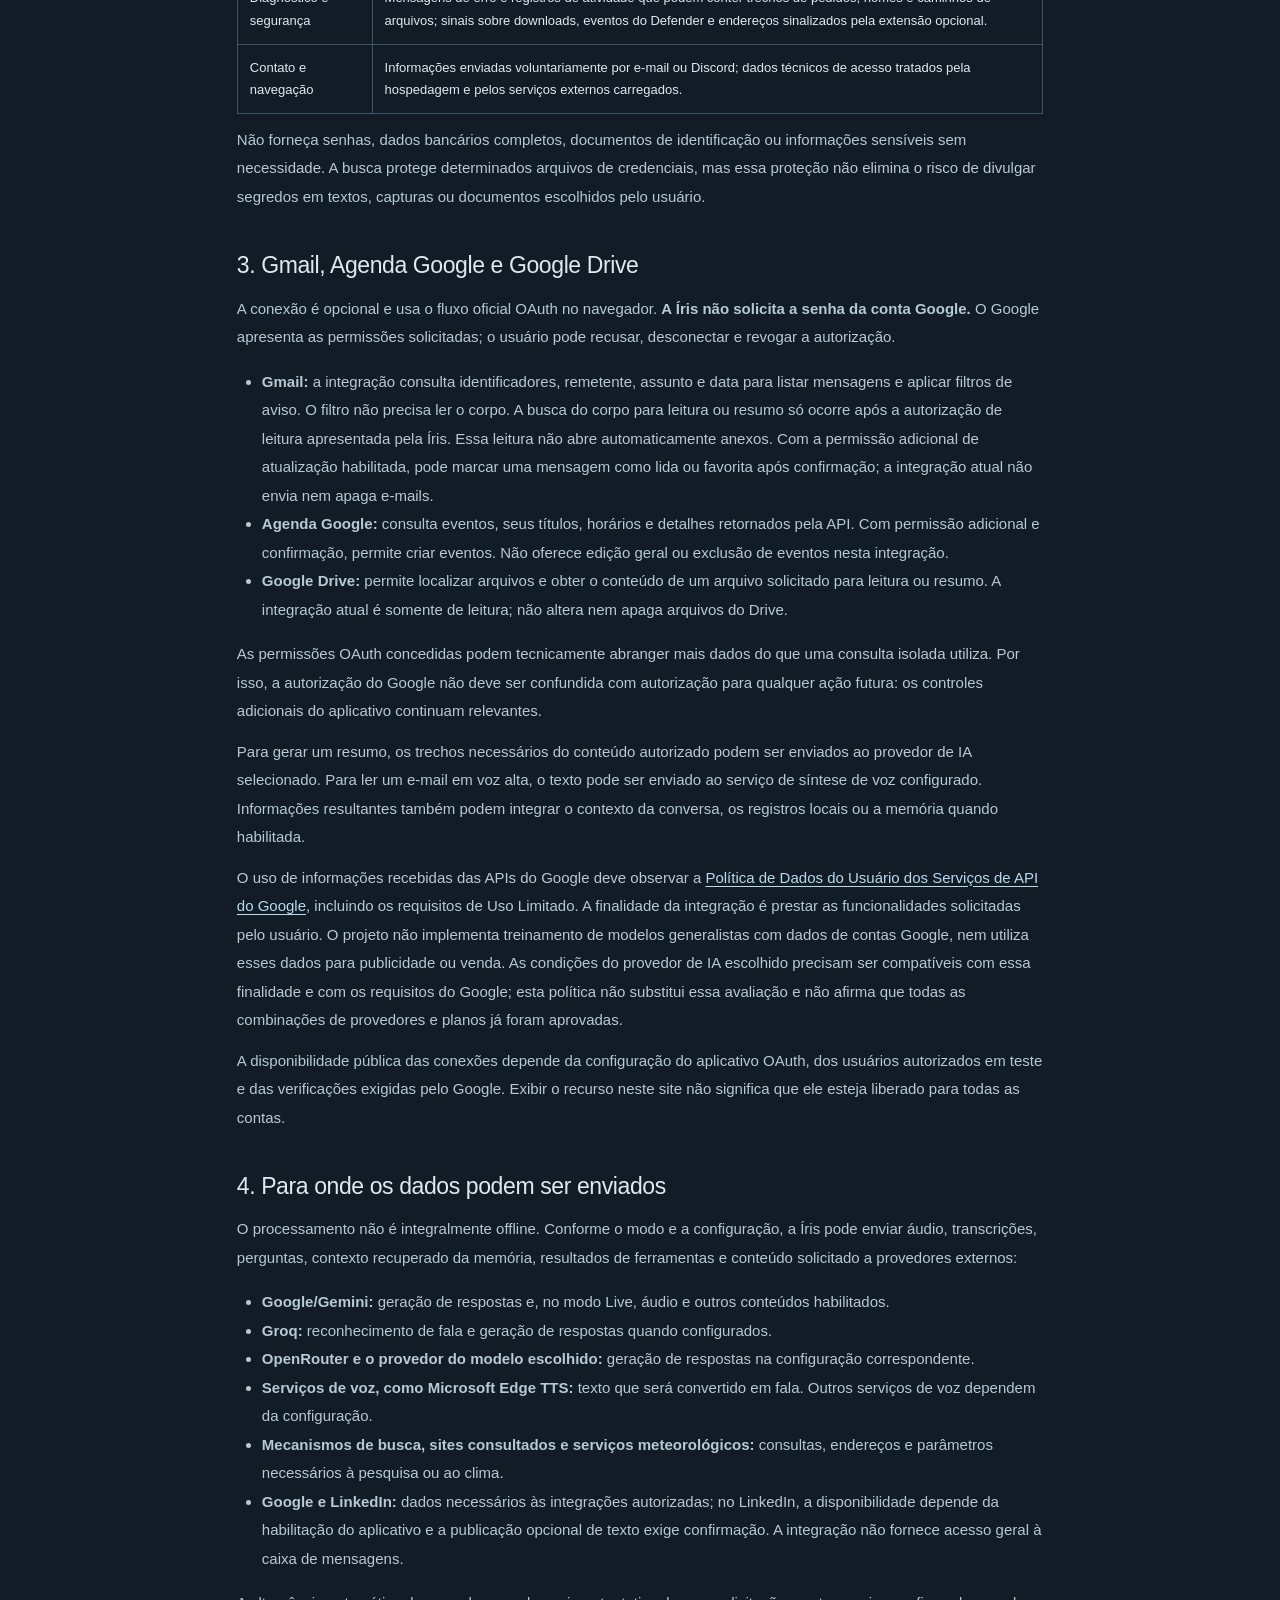
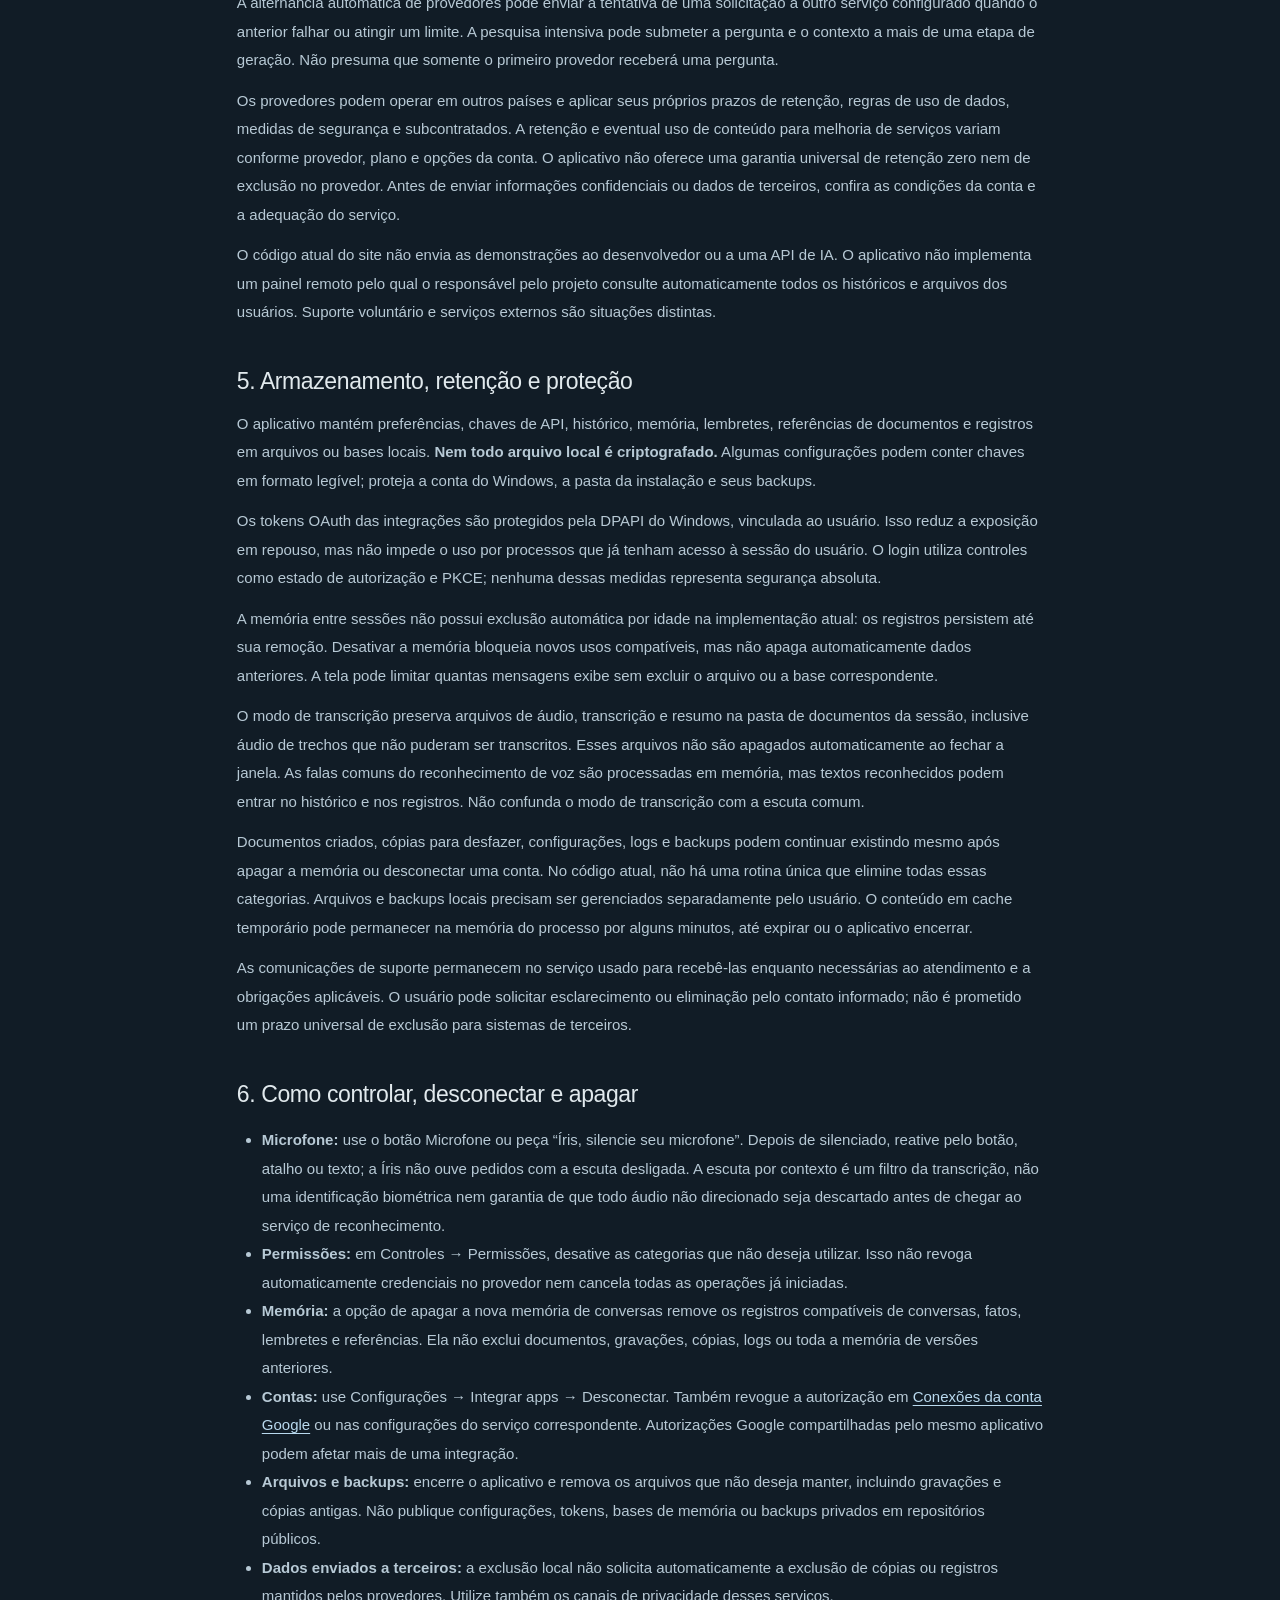
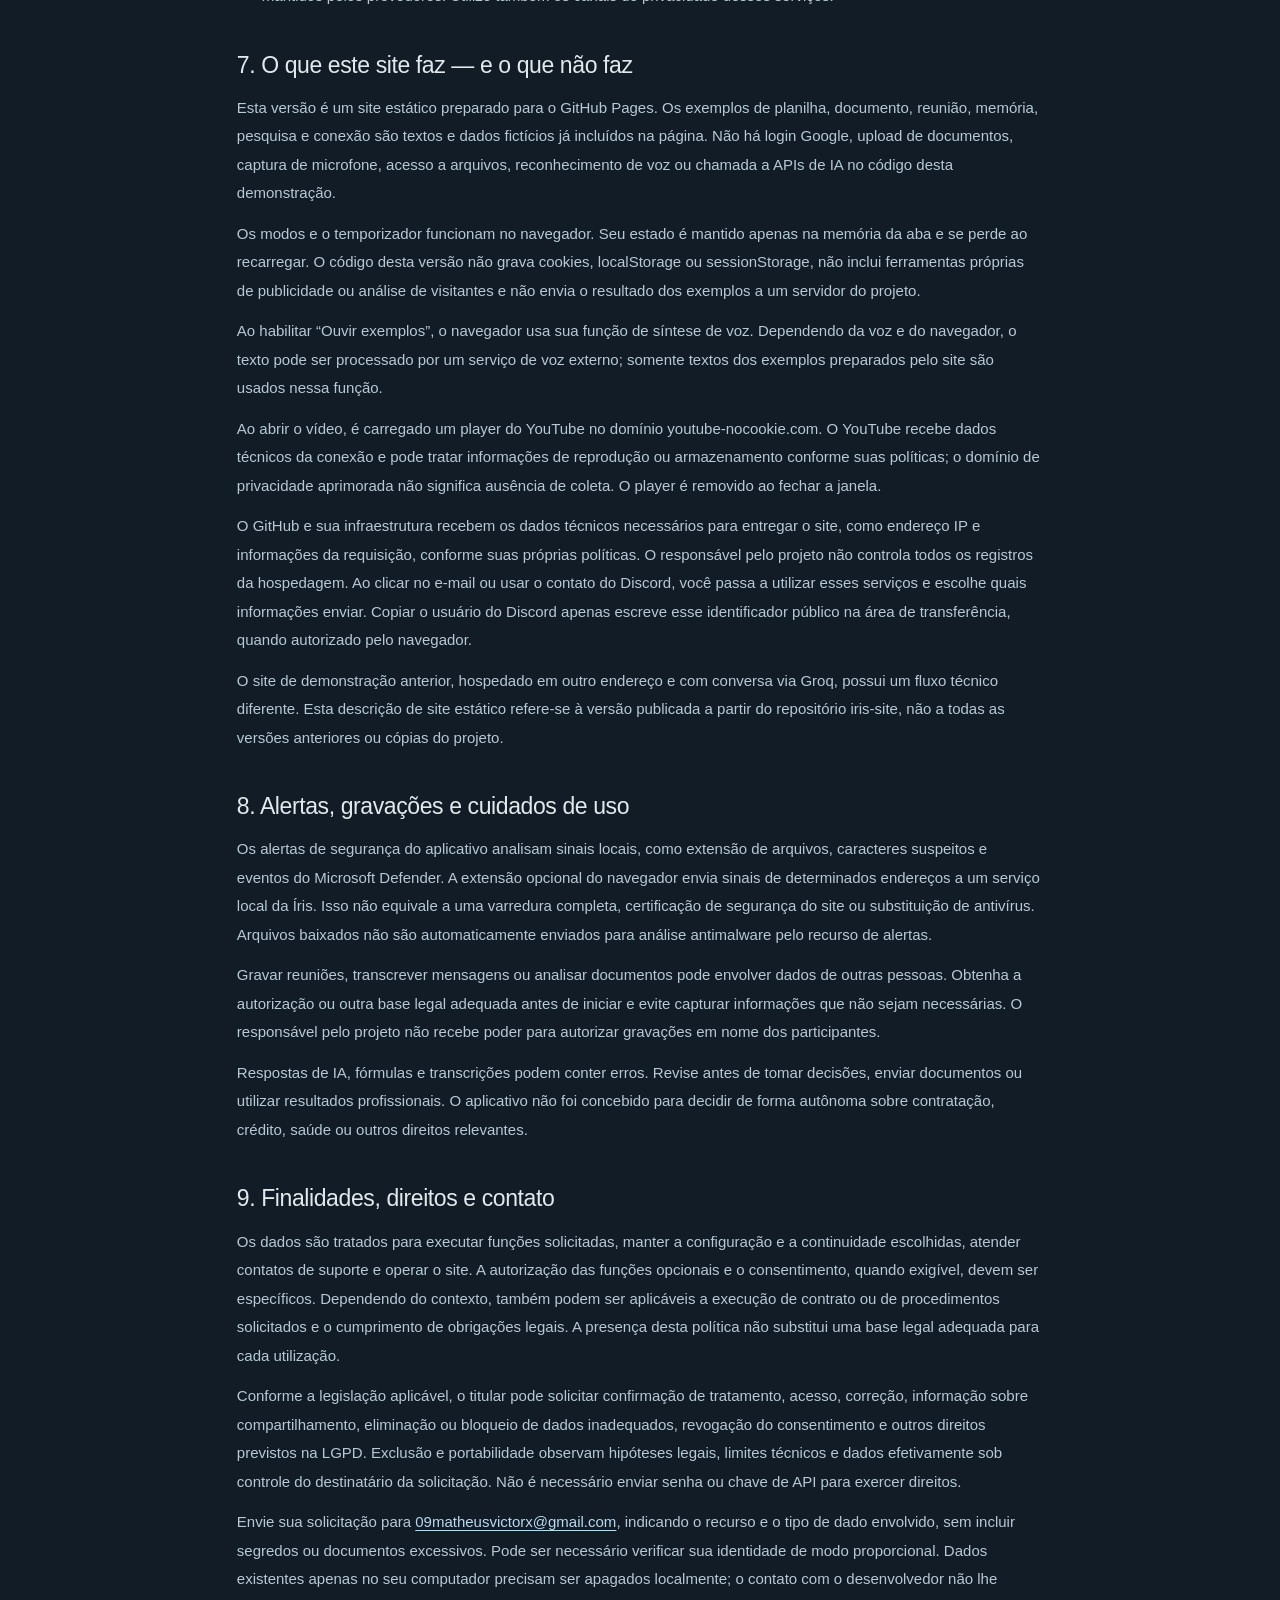
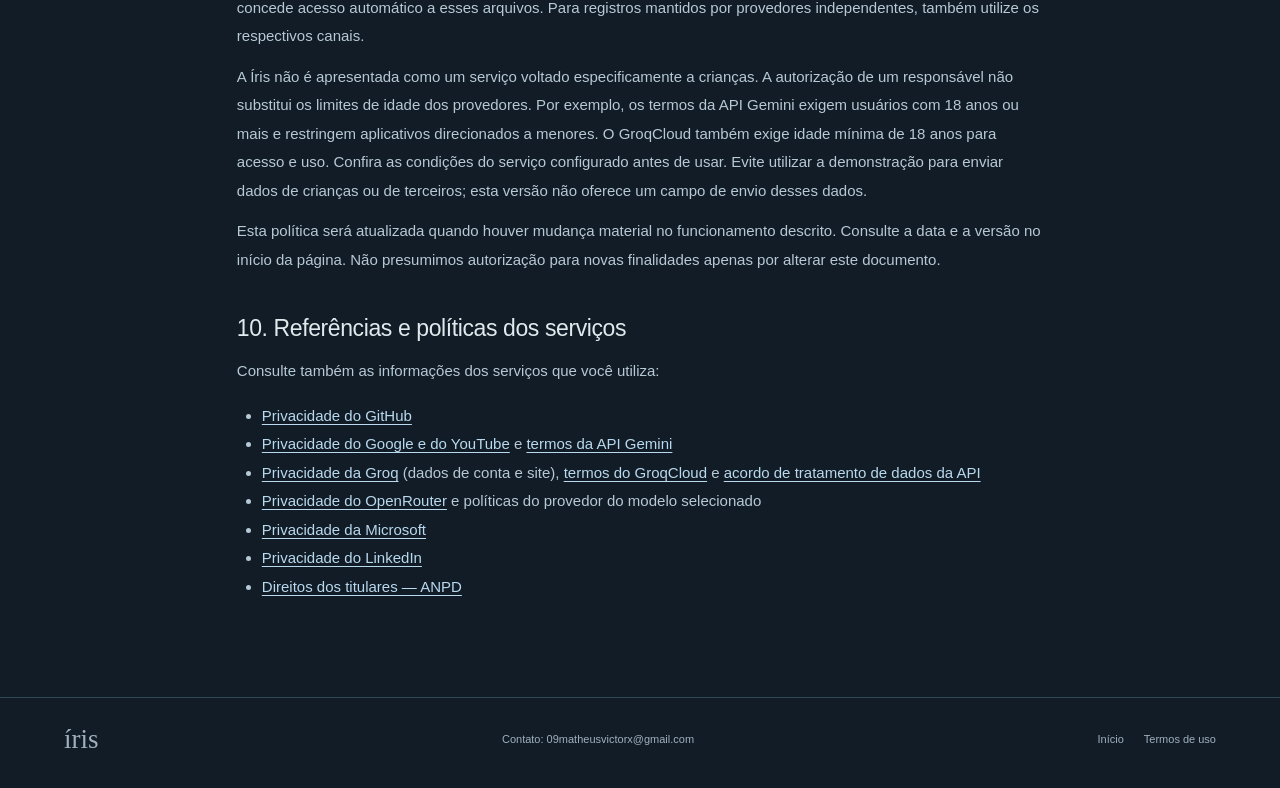
==== commit 243bcf4a: "Revisa referencias de privacidade e limites de idade dos provedores" ====
--- a/privacidade.html
+++ b/privacidade.html
@@ -1 +1 @@
-<!doctype html><html lang="pt-BR"><head><meta charset="utf-8"><meta name="viewport" content="width=device-width,initial-scale=1"><meta name="description" content="Como a Íris trata dados no aplicativo Windows, integrações Google e site de demonstração."><title>Política de privacidade — Íris</title><link rel="icon" href="logo.svg" type="image/svg+xml"><link rel="stylesheet" href="style.css"></head><body><a class="skip" href="#politica">Pular para a política</a><header class="header"><a class="brand" href="./"><img src="logo.svg" width="40" height="40" alt=""><span>íris<small>ASSISTENTE DE I.A.</small></span></a><nav aria-label="Principal"><a href="./">Voltar ao site ↗</a></nav></header><main class="legal" id="politica"><span class="eyebrow">TRANSPARÊNCIA E ESCOLHAS</span><h1>Política de privacidade</h1><p class="updated">Versão 1.0 · Atualizada em 10 de novembro de 2026</p><div class="notice"><p><strong>Em poucas palavras:</strong> esta página apresenta exemplos fictícios, sem conectar suas contas. No aplicativo para Windows, recursos habilitados podem tratar voz, conversas, documentos e dados das contas autorizadas, localmente e por serviços externos. Você pode limitar permissões e desconectar contas.</p></div><nav class="contents" aria-label="Seções da política"><a href="#escopo">1. Quem somos e a que esta política se aplica</a><a href="#dados">2. Quais dados podem ser tratados</a><a href="#google">3. Gmail, Agenda Google e Google Drive</a><a href="#provedores">4. Para onde os dados podem ser enviados</a><a href="#armazenamento">5. Armazenamento, retenção e proteção</a><a href="#controles">6. Como controlar, desconectar e apagar</a><a href="#site">7. O que este site faz — e o que não faz</a><a href="#seguranca">8. Alertas, gravações e cuidados de uso</a><a href="#direitos">9. Finalidades, direitos e contato</a><a href="#referencias">10. Referências e políticas dos serviços</a></nav><section id="escopo"><h2>1. Quem somos e a que esta política se aplica</h2><p>Esta política descreve o tratamento de dados na <strong>Íris — Assistente de I.A.</strong>, aplicativo para Windows personalizado e mantido por <strong>Matheus Victor (matheusv09)</strong>, e neste site de apresentação. O contato de privacidade é <a href="mailto:09matheusvictorx@gmail.com">09matheusvictorx@gmail.com</a>.</p><p>O site demonstra recursos com dados fictícios. O aplicativo instalado tem funções diferentes e utiliza os serviços que o usuário configura. Esta política não transforma a Íris em um serviço do Google, da Microsoft, da Groq ou do GitHub e não indica certificação dessas empresas.</p><p>Ao usar a Íris para tratar dados de clientes, funcionários, participantes de reuniões ou outras pessoas, o usuário ou a organização deve definir sua finalidade, autorização e base legal aplicável. O responsável pelo projeto trata diretamente as comunicações de suporte recebidas e administra este site; não recebe automaticamente uma cópia de todo o conteúdo tratado localmente pelo aplicativo.</p></section><section id="dados"><h2>2. Quais dados podem ser tratados</h2><div class="table-scroll"><table><thead><tr><th>Recurso</th><th>Dados e finalidade</th></tr></thead><tbody><tr><td>Configuração</td><td>Nome ou apelido do usuário e da assistente, idioma, preferências de voz, permissões, modelos e chaves de API fornecidas para usar os serviços escolhidos.</td></tr><tr><td>Conversas e memória</td><td>Perguntas, respostas, fatos lembrados, lembretes, datas e referências de documentos, para continuidade e personalização.</td></tr><tr><td>Voz e transcrição</td><td>Áudio captado pelo microfone quando a escuta está ativa. No modo de transcrição iniciado pelo usuário, também pode ser captado o áudio reproduzido pelo computador, para gerar texto e resumo.</td></tr><tr><td>Arquivos e imagens</td><td>Nomes, caminhos, datas, tamanhos e, quando solicitado, conteúdo de arquivos compatíveis. Capturas de tela ou câmera podem ser tratadas quando solicitadas e permitidas.</td></tr><tr><td>Pesquisa e contexto</td><td>Consultas de busca, links e trechos de páginas ou documentos. Localização configurada ou obtida pelo recurso de clima, quando usado, pode ser enviada ao serviço de previsão correspondente.</td></tr><tr><td>Contas conectadas</td><td>Credenciais OAuth e os dados necessários à função autorizada, conforme a seção seguinte.</td></tr><tr><td>Diagnóstico e segurança</td><td>Mensagens de erro e registros de atividade que podem conter trechos de pedidos, nomes e caminhos de arquivos; sinais sobre downloads, eventos do Defender e endereços sinalizados pela extensão opcional.</td></tr><tr><td>Contato e navegação</td><td>Informações enviadas voluntariamente por e-mail ou Discord; dados técnicos de acesso tratados pela hospedagem e pelos serviços externos carregados.</td></tr></tbody></table></div><p>Não forneça senhas, dados bancários completos, documentos de identificação ou informações sensíveis sem necessidade. A busca protege determinados arquivos de credenciais, mas essa proteção não elimina o risco de divulgar segredos em textos, capturas ou documentos escolhidos pelo usuário.</p></section><section id="google"><h2>3. Gmail, Agenda Google e Google Drive</h2><p>A conexão é opcional e usa o fluxo oficial OAuth no navegador. <strong>A Íris não solicita a senha da conta Google.</strong> O Google apresenta as permissões solicitadas; o usuário pode recusar, desconectar e revogar a autorização.</p><ul><li><strong>Gmail:</strong> a integração consulta identificadores, remetente, assunto e data para listar mensagens e aplicar filtros de aviso. O filtro não precisa ler o corpo. A busca do corpo para leitura ou resumo só ocorre após a autorização de leitura apresentada pela Íris. Essa leitura não abre automaticamente anexos. Com a permissão adicional de atualização habilitada, pode marcar uma mensagem como lida ou favorita após confirmação; a integração atual não envia nem apaga e-mails.</li><li><strong>Agenda Google:</strong> consulta eventos, seus títulos, horários e detalhes retornados pela API. Com permissão adicional e confirmação, permite criar eventos. Não oferece edição geral ou exclusão de eventos nesta integração.</li><li><strong>Google Drive:</strong> permite localizar arquivos e obter o conteúdo de um arquivo solicitado para leitura ou resumo. A integração atual é somente de leitura; não altera nem apaga arquivos do Drive.</li></ul><p>As permissões OAuth concedidas podem tecnicamente abranger mais dados do que uma consulta isolada utiliza. Por isso, a autorização do Google não deve ser confundida com autorização para qualquer ação futura: os controles adicionais do aplicativo continuam relevantes.</p><p>Para gerar um resumo, os trechos necessários do conteúdo autorizado podem ser enviados ao provedor de IA selecionado. Para ler um e-mail em voz alta, o texto pode ser enviado ao serviço de síntese de voz configurado. Informações resultantes também podem integrar o contexto da conversa, os registros locais ou a memória quando habilitada.</p><p>O uso de informações recebidas das APIs do Google deve observar a <a href="https://developers.google.com/terms/api-services-user-data-policy">Política de Dados do Usuário dos Serviços de API do Google</a>, incluindo os requisitos de Uso Limitado. A finalidade da integração é prestar as funcionalidades solicitadas pelo usuário. O projeto não implementa treinamento de modelos generalistas com dados de contas Google, nem utiliza esses dados para publicidade ou venda. As condições do provedor de IA escolhido precisam ser compatíveis com essa finalidade e com os requisitos do Google; esta política não substitui essa avaliação e não afirma que todas as combinações de provedores e planos já foram aprovadas.</p><p>A disponibilidade pública das conexões depende da configuração do aplicativo OAuth, dos usuários autorizados em teste e das verificações exigidas pelo Google. Exibir o recurso neste site não significa que ele esteja liberado para todas as contas.</p></section><section id="provedores"><h2>4. Para onde os dados podem ser enviados</h2><p>O processamento não é integralmente offline. Conforme o modo e a configuração, a Íris pode enviar áudio, transcrições, perguntas, contexto recuperado da memória, resultados de ferramentas e conteúdo solicitado a provedores externos:</p><ul><li><strong>Google/Gemini:</strong> geração de respostas e, no modo Live, áudio e outros conteúdos habilitados.</li><li><strong>Groq:</strong> reconhecimento de fala e geração de respostas quando configurados.</li><li><strong>OpenRouter e o provedor do modelo escolhido:</strong> geração de respostas na configuração correspondente.</li><li><strong>Serviços de voz, como Microsoft Edge TTS:</strong> texto que será convertido em fala. Outros serviços de voz dependem da configuração.</li><li><strong>Mecanismos de busca, sites consultados e serviços meteorológicos:</strong> consultas, endereços e parâmetros necessários à pesquisa ou ao clima.</li><li><strong>Google e LinkedIn:</strong> dados necessários às integrações autorizadas; no LinkedIn, a disponibilidade depende da habilitação do aplicativo e a publicação opcional de texto exige confirmação. A integração não fornece acesso geral à caixa de mensagens.</li></ul><p>A alternância automática de provedores pode enviar a tentativa de uma solicitação a outro serviço configurado quando o anterior falhar ou atingir um limite. A pesquisa intensiva pode submeter a pergunta e o contexto a mais de uma etapa de geração. Não presuma que somente o primeiro provedor receberá uma pergunta.</p><p>Os provedores podem operar em outros países e aplicar seus próprios prazos de retenção, regras de uso de dados, medidas de segurança e subcontratados. A retenção e eventual uso de conteúdo para melhoria de serviços variam conforme provedor, plano e opções da conta. O aplicativo não oferece uma garantia universal de retenção zero nem de exclusão no provedor. Antes de enviar informações confidenciais ou dados de terceiros, confira as condições da conta e a adequação do serviço.</p><p>O código atual do site não envia as demonstrações ao desenvolvedor ou a uma API de IA. O aplicativo não implementa um painel remoto pelo qual o responsável pelo projeto consulte automaticamente todos os históricos e arquivos dos usuários. Suporte voluntário e serviços externos são situações distintas.</p></section><section id="armazenamento"><h2>5. Armazenamento, retenção e proteção</h2><p>O aplicativo mantém preferências, chaves de API, histórico, memória, lembretes, referências de documentos e registros em arquivos ou bases locais. <strong>Nem todo arquivo local é criptografado.</strong> Algumas configurações podem conter chaves em formato legível; proteja a conta do Windows, a pasta da instalação e seus backups.</p><p>Os tokens OAuth das integrações são protegidos pela DPAPI do Windows, vinculada ao usuário. Isso reduz a exposição em repouso, mas não impede o uso por processos que já tenham acesso à sessão do usuário. O login utiliza controles como estado de autorização e PKCE; nenhuma dessas medidas representa segurança absoluta.</p><p>A memória entre sessões não possui exclusão automática por idade na implementação atual: os registros persistem até sua remoção. Desativar a memória bloqueia novos usos compatíveis, mas não apaga automaticamente dados anteriores. A tela pode limitar quantas mensagens exibe sem excluir o arquivo ou a base correspondente.</p><p>O modo de transcrição preserva arquivos de áudio, transcrição e resumo na pasta de documentos da sessão, inclusive áudio de trechos que não puderam ser transcritos. Esses arquivos não são apagados automaticamente ao fechar a janela. As falas comuns do reconhecimento de voz são processadas em memória, mas textos reconhecidos podem entrar no histórico e nos registros. Não confunda o modo de transcrição com a escuta comum.</p><p>Documentos criados, cópias para desfazer, configurações, logs e backups podem continuar existindo mesmo após apagar a memória ou desconectar uma conta. No código atual, não há uma rotina única que elimine todas essas categorias. Arquivos e backups locais precisam ser gerenciados separadamente pelo usuário. O conteúdo em cache temporário pode permanecer na memória do processo por alguns minutos, até expirar ou o aplicativo encerrar.</p><p>As comunicações de suporte permanecem no serviço usado para recebê-las enquanto necessárias ao atendimento e a obrigações aplicáveis. O usuário pode solicitar esclarecimento ou eliminação pelo contato informado; não é prometido um prazo universal de exclusão para sistemas de terceiros.</p></section><section id="controles"><h2>6. Como controlar, desconectar e apagar</h2><ul><li><strong>Microfone:</strong> use o botão Microfone ou peça “Íris, silencie seu microfone”. Depois de silenciado, reative pelo botão, atalho ou texto; a Íris não ouve pedidos com a escuta desligada. A escuta por contexto é um filtro da transcrição, não uma identificação biométrica nem garantia de que todo áudio não direcionado seja descartado antes de chegar ao serviço de reconhecimento.</li><li><strong>Permissões:</strong> em Controles → Permissões, desative as categorias que não deseja utilizar. Isso não revoga automaticamente credenciais no provedor nem cancela todas as operações já iniciadas.</li><li><strong>Memória:</strong> a opção de apagar a nova memória de conversas remove os registros compatíveis de conversas, fatos, lembretes e referências. Ela não exclui documentos, gravações, cópias, logs ou toda a memória de versões anteriores.</li><li><strong>Contas:</strong> use Configurações → Integrar apps → Desconectar. Também revogue a autorização em <a href="https://myaccount.google.com/connections">Conexões da conta Google</a> ou nas configurações do serviço correspondente. Autorizações Google compartilhadas pelo mesmo aplicativo podem afetar mais de uma integração.</li><li><strong>Arquivos e backups:</strong> encerre o aplicativo e remova os arquivos que não deseja manter, incluindo gravações e cópias antigas. Não publique configurações, tokens, bases de memória ou backups privados em repositórios públicos.</li><li><strong>Dados enviados a terceiros:</strong> a exclusão local não solicita automaticamente a exclusão de cópias ou registros mantidos pelos provedores. Utilize também os canais de privacidade desses serviços.</li></ul></section><section id="site"><h2>7. O que este site faz — e o que não faz</h2><p>Esta versão é um site estático preparado para o GitHub Pages. Os exemplos de planilha, documento, reunião, memória, pesquisa e conexão são textos e dados fictícios já incluídos na página. Não há login Google, upload de documentos, captura de microfone, acesso a arquivos, reconhecimento de voz ou chamada a APIs de IA no código desta demonstração.</p><p>Os modos e o temporizador funcionam no navegador. Seu estado é mantido apenas na memória da aba e se perde ao recarregar. O código desta versão não grava cookies, localStorage ou sessionStorage, não inclui ferramentas próprias de publicidade ou análise de visitantes e não envia o resultado dos exemplos a um servidor do projeto.</p><p>Ao habilitar “Ouvir exemplos”, o navegador usa sua função de síntese de voz. Dependendo da voz e do navegador, o texto pode ser processado por um serviço de voz externo; somente textos dos exemplos preparados pelo site são usados nessa função.</p><p>Ao abrir o vídeo, é carregado um player do YouTube no domínio youtube-nocookie.com. O YouTube recebe dados técnicos da conexão e pode tratar informações de reprodução ou armazenamento conforme suas políticas; o domínio de privacidade aprimorada não significa ausência de coleta. O player é removido ao fechar a janela.</p><p>O GitHub e sua infraestrutura recebem os dados técnicos necessários para entregar o site, como endereço IP e informações da requisição, conforme suas próprias políticas. O responsável pelo projeto não controla todos os registros da hospedagem. Ao clicar no e-mail ou usar o contato do Discord, você passa a utilizar esses serviços e escolhe quais informações enviar. Copiar o usuário do Discord apenas escreve esse identificador público na área de transferência, quando autorizado pelo navegador.</p><p>O site de demonstração anterior, hospedado em outro endereço e com conversa via Groq, possui um fluxo técnico diferente. Esta descrição de site estático refere-se à versão publicada a partir do repositório iris-site, não a todas as versões anteriores ou cópias do projeto.</p></section><section id="seguranca"><h2>8. Alertas, gravações e cuidados de uso</h2><p>Os alertas de segurança do aplicativo analisam sinais locais, como extensão de arquivos, caracteres suspeitos e eventos do Microsoft Defender. A extensão opcional do navegador envia sinais de determinados endereços a um serviço local da Íris. Isso não equivale a uma varredura completa, certificação de segurança do site ou substituição de antivírus. Arquivos baixados não são automaticamente enviados para análise antimalware pelo recurso de alertas.</p><p>Gravar reuniões, transcrever mensagens ou analisar documentos pode envolver dados de outras pessoas. Obtenha a autorização ou outra base legal adequada antes de iniciar e evite capturar informações que não sejam necessárias. O responsável pelo projeto não recebe poder para autorizar gravações em nome dos participantes.</p><p>Respostas de IA, fórmulas e transcrições podem conter erros. Revise antes de tomar decisões, enviar documentos ou utilizar resultados profissionais. O aplicativo não foi concebido para decidir de forma autônoma sobre contratação, crédito, saúde ou outros direitos relevantes.</p></section><section id="direitos"><h2>9. Finalidades, direitos e contato</h2><p>Os dados são tratados para executar funções solicitadas, manter a configuração e a continuidade escolhidas, atender contatos de suporte e operar o site. A autorização das funções opcionais e o consentimento, quando exigível, devem ser específicos. Dependendo do contexto, também podem ser aplicáveis a execução de contrato ou de procedimentos solicitados e o cumprimento de obrigações legais. A presença desta política não substitui uma base legal adequada para cada utilização.</p><p>Conforme a legislação aplicável, o titular pode solicitar confirmação de tratamento, acesso, correção, informação sobre compartilhamento, eliminação ou bloqueio de dados inadequados, revogação do consentimento e outros direitos previstos na LGPD. Exclusão e portabilidade observam hipóteses legais, limites técnicos e dados efetivamente sob controle do destinatário da solicitação. Não é necessário enviar senha ou chave de API para exercer direitos.</p><p>Envie sua solicitação para <a href="mailto:09matheusvictorx@gmail.com?subject=Privacidade%20-%20Iris">09matheusvictorx@gmail.com</a>, indicando o recurso e o tipo de dado envolvido, sem incluir segredos ou documentos excessivos. Pode ser necessário verificar sua identidade de modo proporcional. Dados existentes apenas no seu computador precisam ser apagados localmente; o contato com o desenvolvedor não lhe concede acesso automático a esses arquivos. Para registros mantidos por provedores independentes, também utilize os respectivos canais.</p><p>A Íris não é apresentada como um serviço voltado especificamente a crianças. O uso por menores deve observar as regras dos provedores, as autorizações exigíveis e a proteção de seus dados. Evite utilizar a demonstração para enviar dados de crianças ou de terceiros; esta versão não oferece um campo de envio desses dados.</p><p>Esta política será atualizada quando houver mudança material no funcionamento descrito. Consulte a data e a versão no início da página. Não presumimos autorização para novas finalidades apenas por alterar este documento.</p></section><section id="referencias"><h2>10. Referências e políticas dos serviços</h2><p>Consulte também as informações dos serviços que você utiliza:</p><ul><li><a href="https://docs.github.com/en/site-policy/privacy-policies/github-general-privacy-statement">Privacidade do GitHub</a></li><li><a href="https://policies.google.com/privacy">Privacidade do Google e do YouTube</a> e <a href="https://ai.google.dev/gemini-api/terms">termos da API Gemini</a></li><li><a href="https://groq.com/privacy-policy/">Privacidade da Groq</a></li><li><a href="https://openrouter.ai/privacy">Privacidade do OpenRouter</a> e políticas do provedor do modelo selecionado</li><li><a href="https://privacy.microsoft.com/privacystatement">Privacidade da Microsoft</a></li><li><a href="https://www.linkedin.com/legal/privacy-policy">Privacidade do LinkedIn</a></li><li><a href="https://www.gov.br/anpd/pt-br/assuntos/titular-de-dados/direito-dos-titulares">Direitos dos titulares — ANPD</a></li></ul></section></main><footer><a class="brand" href="./">íris</a><span>Contato: <a href="mailto:09matheusvictorx@gmail.com">09matheusvictorx@gmail.com</a></span><nav aria-label="Rodapé"><a href="./">Início</a><a href="termos.html">Termos de uso</a></nav></footer></body></html>+<!doctype html><html lang="pt-BR"><head><meta charset="utf-8"><meta name="viewport" content="width=device-width,initial-scale=1"><meta name="description" content="Como a Íris trata dados no aplicativo Windows, integrações Google e site de demonstração."><title>Política de privacidade — Íris</title><link rel="icon" href="logo.svg" type="image/svg+xml"><link rel="stylesheet" href="style.css"></head><body><a class="skip" href="#politica">Pular para a política</a><header class="header"><a class="brand" href="./"><img src="logo.svg" width="40" height="40" alt=""><span>íris<small>ASSISTENTE DE I.A.</small></span></a><nav aria-label="Principal"><a href="./">Voltar ao site ↗</a></nav></header><main class="legal" id="politica"><span class="eyebrow">TRANSPARÊNCIA E ESCOLHAS</span><h1>Política de privacidade</h1><p class="updated">Versão 1.0 · Atualizada em 10 de novembro de 2026</p><div class="notice"><p><strong>Em poucas palavras:</strong> esta página apresenta exemplos fictícios, sem conectar suas contas. No aplicativo para Windows, recursos habilitados podem tratar voz, conversas, documentos e dados das contas autorizadas, localmente e por serviços externos. Você pode limitar permissões e desconectar contas.</p></div><nav class="contents" aria-label="Seções da política"><a href="#escopo">1. Quem somos e a que esta política se aplica</a><a href="#dados">2. Quais dados podem ser tratados</a><a href="#google">3. Gmail, Agenda Google e Google Drive</a><a href="#provedores">4. Para onde os dados podem ser enviados</a><a href="#armazenamento">5. Armazenamento, retenção e proteção</a><a href="#controles">6. Como controlar, desconectar e apagar</a><a href="#site">7. O que este site faz — e o que não faz</a><a href="#seguranca">8. Alertas, gravações e cuidados de uso</a><a href="#direitos">9. Finalidades, direitos e contato</a><a href="#referencias">10. Referências e políticas dos serviços</a></nav><section id="escopo"><h2>1. Quem somos e a que esta política se aplica</h2><p>Esta política descreve o tratamento de dados na <strong>Íris — Assistente de I.A.</strong>, aplicativo para Windows personalizado e mantido por <strong>Matheus Victor (matheusv09)</strong>, e neste site de apresentação. O contato de privacidade é <a href="mailto:09matheusvictorx@gmail.com">09matheusvictorx@gmail.com</a>.</p><p>O site demonstra recursos com dados fictícios. O aplicativo instalado tem funções diferentes e utiliza os serviços que o usuário configura. Esta política não transforma a Íris em um serviço do Google, da Microsoft, da Groq ou do GitHub e não indica certificação dessas empresas.</p><p>Ao usar a Íris para tratar dados de clientes, funcionários, participantes de reuniões ou outras pessoas, o usuário ou a organização deve definir sua finalidade, autorização e base legal aplicável. O responsável pelo projeto trata diretamente as comunicações de suporte recebidas e administra este site; não recebe automaticamente uma cópia de todo o conteúdo tratado localmente pelo aplicativo.</p></section><section id="dados"><h2>2. Quais dados podem ser tratados</h2><div class="table-scroll"><table><thead><tr><th>Recurso</th><th>Dados e finalidade</th></tr></thead><tbody><tr><td>Configuração</td><td>Nome ou apelido do usuário e da assistente, idioma, preferências de voz, permissões, modelos e chaves de API fornecidas para usar os serviços escolhidos.</td></tr><tr><td>Conversas e memória</td><td>Perguntas, respostas, fatos lembrados, lembretes, datas e referências de documentos, para continuidade e personalização.</td></tr><tr><td>Voz e transcrição</td><td>Áudio captado pelo microfone quando a escuta está ativa. No modo de transcrição iniciado pelo usuário, também pode ser captado o áudio reproduzido pelo computador, para gerar texto e resumo.</td></tr><tr><td>Arquivos e imagens</td><td>Nomes, caminhos, datas, tamanhos e, quando solicitado, conteúdo de arquivos compatíveis. Capturas de tela ou câmera podem ser tratadas quando solicitadas e permitidas.</td></tr><tr><td>Pesquisa e contexto</td><td>Consultas de busca, links e trechos de páginas ou documentos. Localização configurada ou obtida pelo recurso de clima, quando usado, pode ser enviada ao serviço de previsão correspondente.</td></tr><tr><td>Contas conectadas</td><td>Credenciais OAuth e os dados necessários à função autorizada, conforme a seção seguinte.</td></tr><tr><td>Diagnóstico e segurança</td><td>Mensagens de erro e registros de atividade que podem conter trechos de pedidos, nomes e caminhos de arquivos; sinais sobre downloads, eventos do Defender e endereços sinalizados pela extensão opcional.</td></tr><tr><td>Contato e navegação</td><td>Informações enviadas voluntariamente por e-mail ou Discord; dados técnicos de acesso tratados pela hospedagem e pelos serviços externos carregados.</td></tr></tbody></table></div><p>Não forneça senhas, dados bancários completos, documentos de identificação ou informações sensíveis sem necessidade. A busca protege determinados arquivos de credenciais, mas essa proteção não elimina o risco de divulgar segredos em textos, capturas ou documentos escolhidos pelo usuário.</p></section><section id="google"><h2>3. Gmail, Agenda Google e Google Drive</h2><p>A conexão é opcional e usa o fluxo oficial OAuth no navegador. <strong>A Íris não solicita a senha da conta Google.</strong> O Google apresenta as permissões solicitadas; o usuário pode recusar, desconectar e revogar a autorização.</p><ul><li><strong>Gmail:</strong> a integração consulta identificadores, remetente, assunto e data para listar mensagens e aplicar filtros de aviso. O filtro não precisa ler o corpo. A busca do corpo para leitura ou resumo só ocorre após a autorização de leitura apresentada pela Íris. Essa leitura não abre automaticamente anexos. Com a permissão adicional de atualização habilitada, pode marcar uma mensagem como lida ou favorita após confirmação; a integração atual não envia nem apaga e-mails.</li><li><strong>Agenda Google:</strong> consulta eventos, seus títulos, horários e detalhes retornados pela API. Com permissão adicional e confirmação, permite criar eventos. Não oferece edição geral ou exclusão de eventos nesta integração.</li><li><strong>Google Drive:</strong> permite localizar arquivos e obter o conteúdo de um arquivo solicitado para leitura ou resumo. A integração atual é somente de leitura; não altera nem apaga arquivos do Drive.</li></ul><p>As permissões OAuth concedidas podem tecnicamente abranger mais dados do que uma consulta isolada utiliza. Por isso, a autorização do Google não deve ser confundida com autorização para qualquer ação futura: os controles adicionais do aplicativo continuam relevantes.</p><p>Para gerar um resumo, os trechos necessários do conteúdo autorizado podem ser enviados ao provedor de IA selecionado. Para ler um e-mail em voz alta, o texto pode ser enviado ao serviço de síntese de voz configurado. Informações resultantes também podem integrar o contexto da conversa, os registros locais ou a memória quando habilitada.</p><p>O uso de informações recebidas das APIs do Google deve observar a <a href="https://developers.google.com/terms/api-services-user-data-policy">Política de Dados do Usuário dos Serviços de API do Google</a>, incluindo os requisitos de Uso Limitado. A finalidade da integração é prestar as funcionalidades solicitadas pelo usuário. O projeto não implementa treinamento de modelos generalistas com dados de contas Google, nem utiliza esses dados para publicidade ou venda. As condições do provedor de IA escolhido precisam ser compatíveis com essa finalidade e com os requisitos do Google; esta política não substitui essa avaliação e não afirma que todas as combinações de provedores e planos já foram aprovadas.</p><p>A disponibilidade pública das conexões depende da configuração do aplicativo OAuth, dos usuários autorizados em teste e das verificações exigidas pelo Google. Exibir o recurso neste site não significa que ele esteja liberado para todas as contas.</p></section><section id="provedores"><h2>4. Para onde os dados podem ser enviados</h2><p>O processamento não é integralmente offline. Conforme o modo e a configuração, a Íris pode enviar áudio, transcrições, perguntas, contexto recuperado da memória, resultados de ferramentas e conteúdo solicitado a provedores externos:</p><ul><li><strong>Google/Gemini:</strong> geração de respostas e, no modo Live, áudio e outros conteúdos habilitados.</li><li><strong>Groq:</strong> reconhecimento de fala e geração de respostas quando configurados.</li><li><strong>OpenRouter e o provedor do modelo escolhido:</strong> geração de respostas na configuração correspondente.</li><li><strong>Serviços de voz, como Microsoft Edge TTS:</strong> texto que será convertido em fala. Outros serviços de voz dependem da configuração.</li><li><strong>Mecanismos de busca, sites consultados e serviços meteorológicos:</strong> consultas, endereços e parâmetros necessários à pesquisa ou ao clima.</li><li><strong>Google e LinkedIn:</strong> dados necessários às integrações autorizadas; no LinkedIn, a disponibilidade depende da habilitação do aplicativo e a publicação opcional de texto exige confirmação. A integração não fornece acesso geral à caixa de mensagens.</li></ul><p>A alternância automática de provedores pode enviar a tentativa de uma solicitação a outro serviço configurado quando o anterior falhar ou atingir um limite. A pesquisa intensiva pode submeter a pergunta e o contexto a mais de uma etapa de geração. Não presuma que somente o primeiro provedor receberá uma pergunta.</p><p>Os provedores podem operar em outros países e aplicar seus próprios prazos de retenção, regras de uso de dados, medidas de segurança e subcontratados. A retenção e eventual uso de conteúdo para melhoria de serviços variam conforme provedor, plano e opções da conta. O aplicativo não oferece uma garantia universal de retenção zero nem de exclusão no provedor. Antes de enviar informações confidenciais ou dados de terceiros, confira as condições da conta e a adequação do serviço.</p><p>O código atual do site não envia as demonstrações ao desenvolvedor ou a uma API de IA. O aplicativo não implementa um painel remoto pelo qual o responsável pelo projeto consulte automaticamente todos os históricos e arquivos dos usuários. Suporte voluntário e serviços externos são situações distintas.</p></section><section id="armazenamento"><h2>5. Armazenamento, retenção e proteção</h2><p>O aplicativo mantém preferências, chaves de API, histórico, memória, lembretes, referências de documentos e registros em arquivos ou bases locais. <strong>Nem todo arquivo local é criptografado.</strong> Algumas configurações podem conter chaves em formato legível; proteja a conta do Windows, a pasta da instalação e seus backups.</p><p>Os tokens OAuth das integrações são protegidos pela DPAPI do Windows, vinculada ao usuário. Isso reduz a exposição em repouso, mas não impede o uso por processos que já tenham acesso à sessão do usuário. O login utiliza controles como estado de autorização e PKCE; nenhuma dessas medidas representa segurança absoluta.</p><p>A memória entre sessões não possui exclusão automática por idade na implementação atual: os registros persistem até sua remoção. Desativar a memória bloqueia novos usos compatíveis, mas não apaga automaticamente dados anteriores. A tela pode limitar quantas mensagens exibe sem excluir o arquivo ou a base correspondente.</p><p>O modo de transcrição preserva arquivos de áudio, transcrição e resumo na pasta de documentos da sessão, inclusive áudio de trechos que não puderam ser transcritos. Esses arquivos não são apagados automaticamente ao fechar a janela. As falas comuns do reconhecimento de voz são processadas em memória, mas textos reconhecidos podem entrar no histórico e nos registros. Não confunda o modo de transcrição com a escuta comum.</p><p>Documentos criados, cópias para desfazer, configurações, logs e backups podem continuar existindo mesmo após apagar a memória ou desconectar uma conta. No código atual, não há uma rotina única que elimine todas essas categorias. Arquivos e backups locais precisam ser gerenciados separadamente pelo usuário. O conteúdo em cache temporário pode permanecer na memória do processo por alguns minutos, até expirar ou o aplicativo encerrar.</p><p>As comunicações de suporte permanecem no serviço usado para recebê-las enquanto necessárias ao atendimento e a obrigações aplicáveis. O usuário pode solicitar esclarecimento ou eliminação pelo contato informado; não é prometido um prazo universal de exclusão para sistemas de terceiros.</p></section><section id="controles"><h2>6. Como controlar, desconectar e apagar</h2><ul><li><strong>Microfone:</strong> use o botão Microfone ou peça “Íris, silencie seu microfone”. Depois de silenciado, reative pelo botão, atalho ou texto; a Íris não ouve pedidos com a escuta desligada. A escuta por contexto é um filtro da transcrição, não uma identificação biométrica nem garantia de que todo áudio não direcionado seja descartado antes de chegar ao serviço de reconhecimento.</li><li><strong>Permissões:</strong> em Controles → Permissões, desative as categorias que não deseja utilizar. Isso não revoga automaticamente credenciais no provedor nem cancela todas as operações já iniciadas.</li><li><strong>Memória:</strong> a opção de apagar a nova memória de conversas remove os registros compatíveis de conversas, fatos, lembretes e referências. Ela não exclui documentos, gravações, cópias, logs ou toda a memória de versões anteriores.</li><li><strong>Contas:</strong> use Configurações → Integrar apps → Desconectar. Também revogue a autorização em <a href="https://myaccount.google.com/connections">Conexões da conta Google</a> ou nas configurações do serviço correspondente. Autorizações Google compartilhadas pelo mesmo aplicativo podem afetar mais de uma integração.</li><li><strong>Arquivos e backups:</strong> encerre o aplicativo e remova os arquivos que não deseja manter, incluindo gravações e cópias antigas. Não publique configurações, tokens, bases de memória ou backups privados em repositórios públicos.</li><li><strong>Dados enviados a terceiros:</strong> a exclusão local não solicita automaticamente a exclusão de cópias ou registros mantidos pelos provedores. Utilize também os canais de privacidade desses serviços.</li></ul></section><section id="site"><h2>7. O que este site faz — e o que não faz</h2><p>Esta versão é um site estático preparado para o GitHub Pages. Os exemplos de planilha, documento, reunião, memória, pesquisa e conexão são textos e dados fictícios já incluídos na página. Não há login Google, upload de documentos, captura de microfone, acesso a arquivos, reconhecimento de voz ou chamada a APIs de IA no código desta demonstração.</p><p>Os modos e o temporizador funcionam no navegador. Seu estado é mantido apenas na memória da aba e se perde ao recarregar. O código desta versão não grava cookies, localStorage ou sessionStorage, não inclui ferramentas próprias de publicidade ou análise de visitantes e não envia o resultado dos exemplos a um servidor do projeto.</p><p>Ao habilitar “Ouvir exemplos”, o navegador usa sua função de síntese de voz. Dependendo da voz e do navegador, o texto pode ser processado por um serviço de voz externo; somente textos dos exemplos preparados pelo site são usados nessa função.</p><p>Ao abrir o vídeo, é carregado um player do YouTube no domínio youtube-nocookie.com. O YouTube recebe dados técnicos da conexão e pode tratar informações de reprodução ou armazenamento conforme suas políticas; o domínio de privacidade aprimorada não significa ausência de coleta. O player é removido ao fechar a janela.</p><p>O GitHub e sua infraestrutura recebem os dados técnicos necessários para entregar o site, como endereço IP e informações da requisição, conforme suas próprias políticas. O responsável pelo projeto não controla todos os registros da hospedagem. Ao clicar no e-mail ou usar o contato do Discord, você passa a utilizar esses serviços e escolhe quais informações enviar. Copiar o usuário do Discord apenas escreve esse identificador público na área de transferência, quando autorizado pelo navegador.</p><p>O site de demonstração anterior, hospedado em outro endereço e com conversa via Groq, possui um fluxo técnico diferente. Esta descrição de site estático refere-se à versão publicada a partir do repositório iris-site, não a todas as versões anteriores ou cópias do projeto.</p></section><section id="seguranca"><h2>8. Alertas, gravações e cuidados de uso</h2><p>Os alertas de segurança do aplicativo analisam sinais locais, como extensão de arquivos, caracteres suspeitos e eventos do Microsoft Defender. A extensão opcional do navegador envia sinais de determinados endereços a um serviço local da Íris. Isso não equivale a uma varredura completa, certificação de segurança do site ou substituição de antivírus. Arquivos baixados não são automaticamente enviados para análise antimalware pelo recurso de alertas.</p><p>Gravar reuniões, transcrever mensagens ou analisar documentos pode envolver dados de outras pessoas. Obtenha a autorização ou outra base legal adequada antes de iniciar e evite capturar informações que não sejam necessárias. O responsável pelo projeto não recebe poder para autorizar gravações em nome dos participantes.</p><p>Respostas de IA, fórmulas e transcrições podem conter erros. Revise antes de tomar decisões, enviar documentos ou utilizar resultados profissionais. O aplicativo não foi concebido para decidir de forma autônoma sobre contratação, crédito, saúde ou outros direitos relevantes.</p></section><section id="direitos"><h2>9. Finalidades, direitos e contato</h2><p>Os dados são tratados para executar funções solicitadas, manter a configuração e a continuidade escolhidas, atender contatos de suporte e operar o site. A autorização das funções opcionais e o consentimento, quando exigível, devem ser específicos. Dependendo do contexto, também podem ser aplicáveis a execução de contrato ou de procedimentos solicitados e o cumprimento de obrigações legais. A presença desta política não substitui uma base legal adequada para cada utilização.</p><p>Conforme a legislação aplicável, o titular pode solicitar confirmação de tratamento, acesso, correção, informação sobre compartilhamento, eliminação ou bloqueio de dados inadequados, revogação do consentimento e outros direitos previstos na LGPD. Exclusão e portabilidade observam hipóteses legais, limites técnicos e dados efetivamente sob controle do destinatário da solicitação. Não é necessário enviar senha ou chave de API para exercer direitos.</p><p>Envie sua solicitação para <a href="mailto:09matheusvictorx@gmail.com?subject=Privacidade%20-%20Iris">09matheusvictorx@gmail.com</a>, indicando o recurso e o tipo de dado envolvido, sem incluir segredos ou documentos excessivos. Pode ser necessário verificar sua identidade de modo proporcional. Dados existentes apenas no seu computador precisam ser apagados localmente; o contato com o desenvolvedor não lhe concede acesso automático a esses arquivos. Para registros mantidos por provedores independentes, também utilize os respectivos canais.</p><p>A Íris não é apresentada como um serviço voltado especificamente a crianças. A autorização de um responsável não substitui os limites de idade dos provedores. Por exemplo, os termos da API Gemini exigem usuários com 18 anos ou mais e restringem aplicativos direcionados a menores. O GroqCloud também exige idade mínima de 18 anos para acesso e uso. Confira as condições do serviço configurado antes de usar. Evite utilizar a demonstração para enviar dados de crianças ou de terceiros; esta versão não oferece um campo de envio desses dados.</p><p>Esta política será atualizada quando houver mudança material no funcionamento descrito. Consulte a data e a versão no início da página. Não presumimos autorização para novas finalidades apenas por alterar este documento.</p></section><section id="referencias"><h2>10. Referências e políticas dos serviços</h2><p>Consulte também as informações dos serviços que você utiliza:</p><ul><li><a href="https://docs.github.com/en/site-policy/privacy-policies/github-general-privacy-statement">Privacidade do GitHub</a></li><li><a href="https://policies.google.com/privacy">Privacidade do Google e do YouTube</a> e <a href="https://ai.google.dev/gemini-api/terms">termos da API Gemini</a></li><li><a href="https://groq.com/privacy-policy/">Privacidade da Groq</a> (dados de conta e site), <a href="https://console.groq.com/docs/legal/services-agreement">termos do GroqCloud</a> e <a href="https://console.groq.com/docs/legal/customer-data-processing-addendum">acordo de tratamento de dados da API</a></li><li><a href="https://openrouter.ai/privacy">Privacidade do OpenRouter</a> e políticas do provedor do modelo selecionado</li><li><a href="https://privacy.microsoft.com/privacystatement">Privacidade da Microsoft</a></li><li><a href="https://www.linkedin.com/legal/privacy-policy">Privacidade do LinkedIn</a></li><li><a href="https://www.gov.br/anpd/pt-br/assuntos/titular-de-dados/direito-dos-titulares">Direitos dos titulares — ANPD</a></li></ul></section></main><footer><a class="brand" href="./">íris</a><span>Contato: <a href="mailto:09matheusvictorx@gmail.com">09matheusvictorx@gmail.com</a></span><nav aria-label="Rodapé"><a href="./">Início</a><a href="termos.html">Termos de uso</a></nav></footer></body></html>
